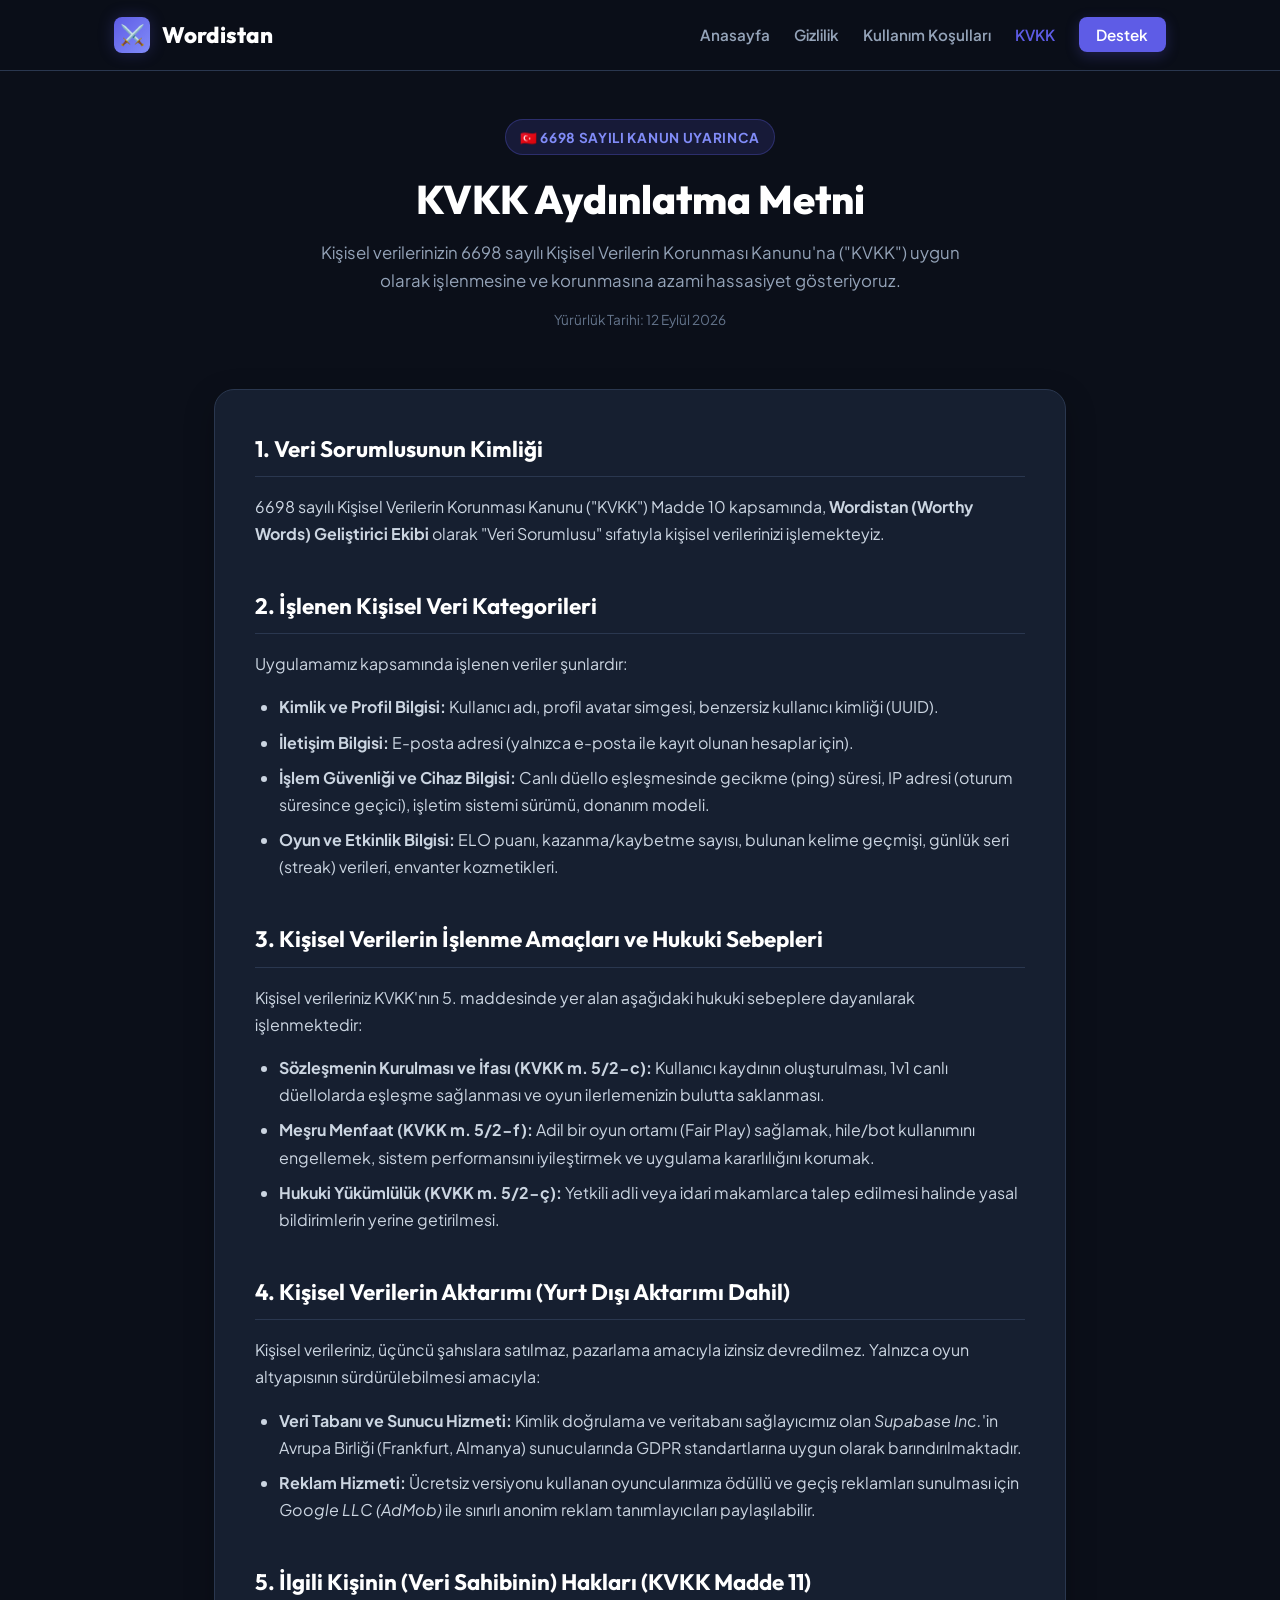
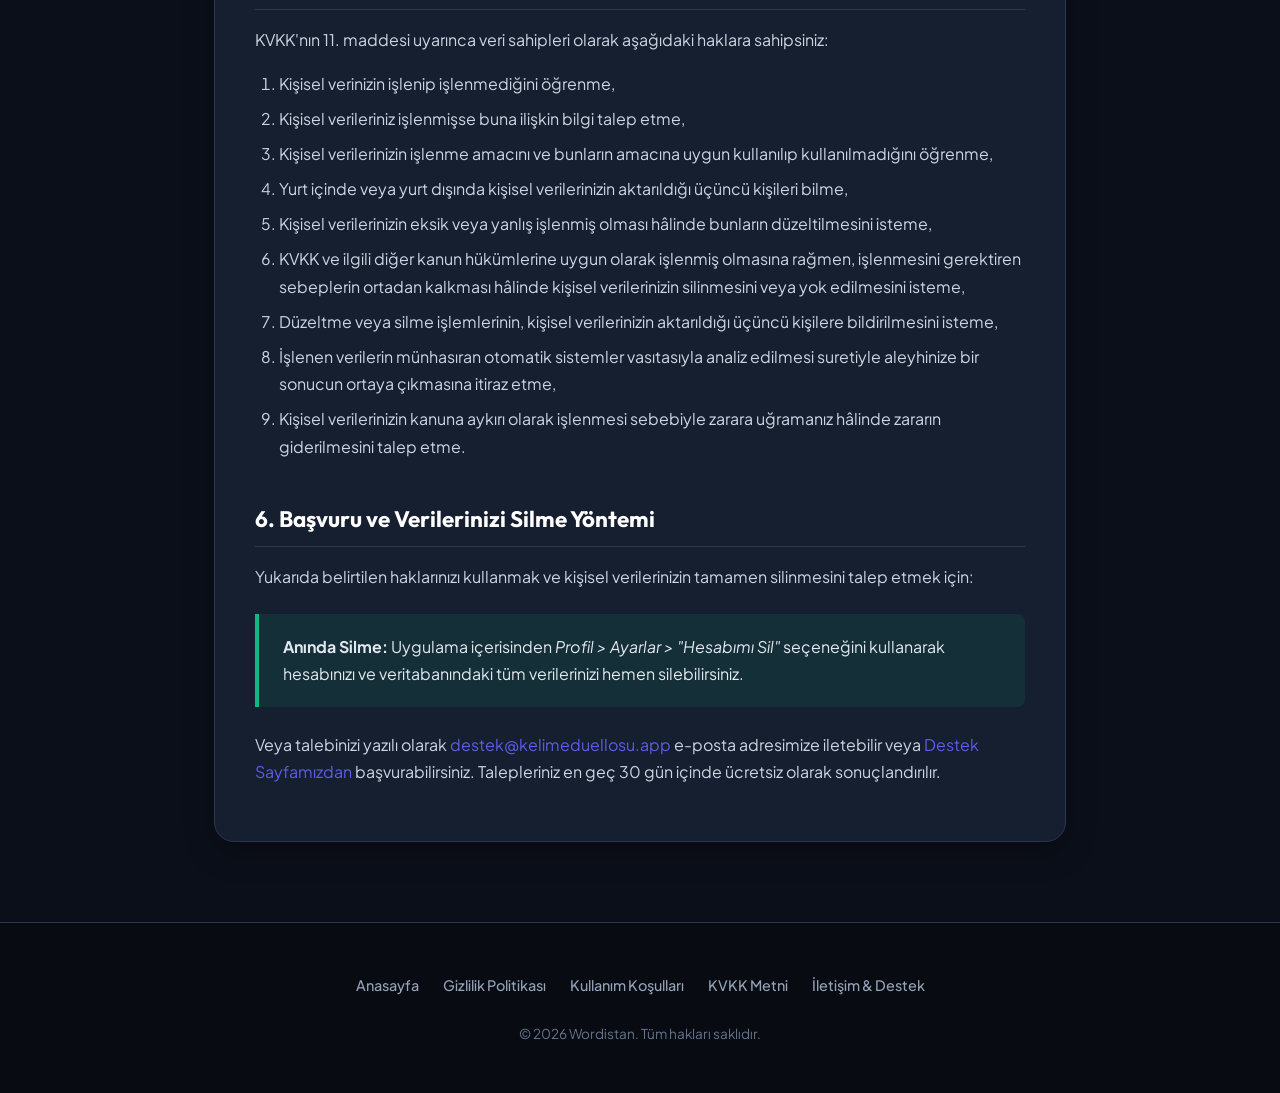
==== kvkk.html @ afd61465 "Add modern store-compliant legal pages (privacy, terms, kvkk, support) and landing page" ====
<!DOCTYPE html>
<html lang="tr">
<head>
  <meta charset="UTF-8">
  <meta name="viewport" content="width=device-width, initial-scale=1.0">
  <title>KVKK Aydınlatma Metni - Wordistan</title>
  <meta name="description" content="6698 Sayılı Kişisel Verilerin Korunması Kanunu Uyarınca Wordistan Aydınlatma Metni.">
  <link rel="preconnect" href="https://fonts.googleapis.com">
  <link rel="preconnect" href="https://fonts.gstatic.com" crossorigin>
  <link href="https://fonts.googleapis.com/css2?family=Outfit:wght@500;600;700;800;900&family=Plus+Jakarta+Sans:wght@400;500;600;700&display=swap" rel="stylesheet">
  <link rel="stylesheet" href="style.css">
</head>
<body>

  <!-- Navbar -->
  <nav class="navbar">
    <div class="nav-container">
      <a href="index.html" class="brand">
        <div class="brand-icon">⚔️</div>
        <span>Wordistan</span>
      </a>
      <ul class="nav-links">
        <li><a href="index.html">Anasayfa</a></li>
        <li><a href="privacy.html">Gizlilik</a></li>
        <li><a href="terms.html">Kullanım Koşulları</a></li>
        <li><a href="kvkk.html" class="active">KVKK</a></li>
        <li><a href="support.html" class="btn-nav">Destek</a></li>
      </ul>
    </div>
  </nav>

  <!-- Content Container -->
  <main class="container">
    <header class="doc-header">
      <div class="badge">🇹🇷 6698 Sayılı Kanun Uyarınca</div>
      <h1 class="doc-title">KVKK Aydınlatma Metni</h1>
      <p class="doc-subtitle">
        Kişisel verilerinizin 6698 sayılı Kişisel Verilerin Korunması Kanunu'na ("KVKK") uygun olarak işlenmesine ve korunmasına azami hassasiyet gösteriyoruz.
      </p>
      <span class="last-updated">Yürürlük Tarihi: 12 Eylül 2026</span>
    </header>

    <div class="legal-card">
      <section class="legal-section">
        <h2>1. Veri Sorumlusunun Kimliği</h2>
        <p>
          6698 sayılı Kişisel Verilerin Korunması Kanunu ("KVKK") Madde 10 kapsamında, <strong>Wordistan (Worthy Words) Geliştirici Ekibi</strong> olarak "Veri Sorumlusu" sıfatıyla kişisel verilerinizi işlemekteyiz.
        </p>
      </section>

      <section class="legal-section">
        <h2>2. İşlenen Kişisel Veri Kategorileri</h2>
        <p>Uygulamamız kapsamında işlenen veriler şunlardır:</p>
        <ul>
          <li><strong>Kimlik ve Profil Bilgisi:</strong> Kullanıcı adı, profil avatar simgesi, benzersiz kullanıcı kimliği (UUID).</li>
          <li><strong>İletişim Bilgisi:</strong> E-posta adresi (yalnızca e-posta ile kayıt olunan hesaplar için).</li>
          <li><strong>İşlem Güvenliği ve Cihaz Bilgisi:</strong> Canlı düello eşleşmesinde gecikme (ping) süresi, IP adresi (oturum süresince geçici), işletim sistemi sürümü, donanım modeli.</li>
          <li><strong>Oyun ve Etkinlik Bilgisi:</strong> ELO puanı, kazanma/kaybetme sayısı, bulunan kelime geçmişi, günlük seri (streak) verileri, envanter kozmetikleri.</li>
        </ul>
      </section>

      <section class="legal-section">
        <h2>3. Kişisel Verilerin İşlenme Amaçları ve Hukuki Sebepleri</h2>
        <p>Kişisel verileriniz KVKK'nın 5. maddesinde yer alan aşağıdaki hukuki sebeplere dayanılarak işlenmektedir:</p>
        <ul>
          <li><strong>Sözleşmenin Kurulması ve İfası (KVKK m. 5/2-c):</strong> Kullanıcı kaydının oluşturulması, 1v1 canlı düellolarda eşleşme sağlanması ve oyun ilerlemenizin bulutta saklanması.</li>
          <li><strong>Meşru Menfaat (KVKK m. 5/2-f):</strong> Adil bir oyun ortamı (Fair Play) sağlamak, hile/bot kullanımını engellemek, sistem performansını iyileştirmek ve uygulama kararlılığını korumak.</li>
          <li><strong>Hukuki Yükümlülük (KVKK m. 5/2-ç):</strong> Yetkili adli veya idari makamlarca talep edilmesi halinde yasal bildirimlerin yerine getirilmesi.</li>
        </ul>
      </section>

      <section class="legal-section">
        <h2>4. Kişisel Verilerin Aktarımı (Yurt Dışı Aktarımı Dahil)</h2>
        <p>
          Kişisel verileriniz, üçüncü şahıslara satılmaz, pazarlama amacıyla izinsiz devredilmez. Yalnızca oyun altyapısının sürdürülebilmesi amacıyla:
        </p>
        <ul>
          <li><strong>Veri Tabanı ve Sunucu Hizmeti:</strong> Kimlik doğrulama ve veritabanı sağlayıcımız olan <em>Supabase Inc.</em>'in Avrupa Birliği (Frankfurt, Almanya) sunucularında GDPR standartlarına uygun olarak barındırılmaktadır.</li>
          <li><strong>Reklam Hizmeti:</strong> Ücretsiz versiyonu kullanan oyuncularımıza ödüllü ve geçiş reklamları sunulması için <em>Google LLC (AdMob)</em> ile sınırlı anonim reklam tanımlayıcıları paylaşılabilir.</li>
        </ul>
      </section>

      <section class="legal-section">
        <h2>5. İlgili Kişinin (Veri Sahibinin) Hakları (KVKK Madde 11)</h2>
        <p>KVKK'nın 11. maddesi uyarınca veri sahipleri olarak aşağıdaki haklara sahipsiniz:</p>
        <ol>
          <li>Kişisel verinizin işlenip işlenmediğini öğrenme,</li>
          <li>Kişisel verileriniz işlenmişse buna ilişkin bilgi talep etme,</li>
          <li>Kişisel verilerinizin işlenme amacını ve bunların amacına uygun kullanılıp kullanılmadığını öğrenme,</li>
          <li>Yurt içinde veya yurt dışında kişisel verilerinizin aktarıldığı üçüncü kişileri bilme,</li>
          <li>Kişisel verilerinizin eksik veya yanlış işlenmiş olması hâlinde bunların düzeltilmesini isteme,</li>
          <li>KVKK ve ilgili diğer kanun hükümlerine uygun olarak işlenmiş olmasına rağmen, işlenmesini gerektiren sebeplerin ortadan kalkması hâlinde kişisel verilerinizin silinmesini veya yok edilmesini isteme,</li>
          <li>Düzeltme veya silme işlemlerinin, kişisel verilerinizin aktarıldığı üçüncü kişilere bildirilmesini isteme,</li>
          <li>İşlenen verilerin münhasıran otomatik sistemler vasıtasıyla analiz edilmesi suretiyle aleyhinize bir sonucun ortaya çıkmasına itiraz etme,</li>
          <li>Kişisel verilerinizin kanuna aykırı olarak işlenmesi sebebiyle zarara uğramanız hâlinde zararın giderilmesini talep etme.</li>
        </ol>
      </section>

      <section class="legal-section">
        <h2>6. Başvuru ve Verilerinizi Silme Yöntemi</h2>
        <p>
          Yukarıda belirtilen haklarınızı kullanmak ve kişisel verilerinizin tamamen silinmesini talep etmek için:
        </p>
        <div class="callout callout-success">
          <strong>Anında Silme:</strong> Uygulama içerisinden <em>Profil > Ayarlar > "Hesabımı Sil"</em> seçeneğini kullanarak hesabınızı ve veritabanındaki tüm verilerinizi hemen silebilirsiniz.
        </div>
        <p>
          Veya talebinizi yazılı olarak <a href="mailto:destek@kelimeduellosu.app">destek@kelimeduellosu.app</a> e-posta adresimize iletebilir veya <a href="support.html">Destek Sayfamızdan</a> başvurabilirsiniz. Talepleriniz en geç 30 gün içinde ücretsiz olarak sonuçlandırılır.
        </p>
      </section>
    </div>
  </main>

  <!-- Footer -->
  <footer class="footer">
    <div class="footer-container">
      <ul class="footer-links">
        <li><a href="index.html">Anasayfa</a></li>
        <li><a href="privacy.html">Gizlilik Politikası</a></li>
        <li><a href="terms.html">Kullanım Koşulları</a></li>
        <li><a href="kvkk.html">KVKK Metni</a></li>
        <li><a href="support.html">İletişim & Destek</a></li>
      </ul>
      <p class="copyright">© 2026 Wordistan. Tüm hakları saklıdır.</p>
    </div>
  </footer>

</body>
</html>
---- style.css ----
:root {
  --primary: #5e5ce6;
  --primary-hover: #4b48d6;
  --primary-glow: rgba(94, 92, 230, 0.25);
  --secondary: #ff9f0a;
  --bg-color: #0b0f19;
  --surface-color: #161f30;
  --surface-hover: #1e293b;
  --surface-border: #2a374f;
  --text-main: #f8fafc;
  --text-muted: #94a3b8;
  --text-dim: #64748b;
  --accent-green: #10b981;
  --accent-red: #ef4444;
  --radius-sm: 8px;
  --radius-md: 14px;
  --radius-lg: 20px;
  --font-sans: 'Plus Jakarta Sans', -apple-system, BlinkMacSystemFont, 'Segoe UI', Roboto, Helvetica, Arial, sans-serif;
  --font-heading: 'Outfit', var(--font-sans);
}

* {
  box-sizing: border-box;
  margin: 0;
  padding: 0;
}

body {
  background-color: var(--bg-color);
  color: var(--text-main);
  font-family: var(--font-sans);
  line-height: 1.7;
  font-size: 16px;
  -webkit-font-smoothing: antialiased;
  min-height: 100vh;
  display: flex;
  flex-direction: column;
}

a {
  color: var(--primary);
  text-decoration: none;
  transition: all 0.2s ease;
}

a:hover {
  color: #818cf8;
  text-decoration: underline;
}

/* ─── Navbar ─── */
.navbar {
  position: sticky;
  top: 0;
  z-index: 100;
  background: rgba(11, 15, 25, 0.85);
  backdrop-filter: blur(16px);
  -webkit-backdrop-filter: blur(16px);
  border-bottom: 1px solid var(--surface-border);
  padding: 1rem 0;
}

.nav-container {
  max-width: 1100px;
  margin: 0 auto;
  padding: 0 1.5rem;
  display: flex;
  align-items: center;
  justify-content: space-between;
}

.brand {
  display: flex;
  align-items: center;
  gap: 0.75rem;
  font-family: var(--font-heading);
  font-size: 1.4rem;
  font-weight: 800;
  color: #fff;
  text-decoration: none;
}

.brand:hover {
  text-decoration: none;
}

.brand-icon {
  width: 36px;
  height: 36px;
  border-radius: var(--radius-sm);
  background: linear-gradient(135deg, var(--primary), #818cf8);
  display: flex;
  align-items: center;
  justify-content: center;
  font-size: 1.25rem;
  box-shadow: 0 0 16px var(--primary-glow);
}

.nav-links {
  display: flex;
  align-items: center;
  gap: 1.5rem;
  list-style: none;
}

.nav-links a {
  color: var(--text-muted);
  font-size: 0.95rem;
  font-weight: 600;
}

.nav-links a:hover,
.nav-links a.active {
  color: #fff;
  text-decoration: none;
}

.nav-links a.active {
  color: var(--primary);
}

.btn-nav {
  padding: 0.5rem 1.1rem;
  border-radius: var(--radius-sm);
  background: var(--primary);
  color: #fff !important;
  font-weight: 700;
  box-shadow: 0 4px 14px var(--primary-glow);
}

.btn-nav:hover {
  background: var(--primary-hover);
  transform: translateY(-1px);
}

/* ─── Container ─── */
.container {
  max-width: 900px;
  margin: 0 auto;
  padding: 3rem 1.5rem;
  flex: 1;
}

.container-wide {
  max-width: 1100px;
  margin: 0 auto;
  padding: 4rem 1.5rem;
  flex: 1;
}

/* ─── Header & Badges ─── */
.doc-header {
  text-align: center;
  margin-bottom: 3.5rem;
}

.badge {
  display: inline-flex;
  align-items: center;
  gap: 0.5rem;
  padding: 0.35rem 0.85rem;
  background: rgba(94, 92, 230, 0.15);
  border: 1px solid rgba(94, 92, 230, 0.3);
  border-radius: 9999px;
  color: #818cf8;
  font-size: 0.85rem;
  font-weight: 700;
  text-transform: uppercase;
  letter-spacing: 0.05em;
  margin-bottom: 1.2rem;
}

.doc-title {
  font-family: var(--font-heading);
  font-size: 2.5rem;
  font-weight: 800;
  color: #fff;
  line-height: 1.2;
  margin-bottom: 1rem;
}

.doc-subtitle {
  color: var(--text-muted);
  font-size: 1.05rem;
  max-width: 650px;
  margin: 0 auto;
}

.last-updated {
  display: inline-block;
  margin-top: 0.8rem;
  font-size: 0.85rem;
  color: var(--text-dim);
}

/* ─── Legal Content Box ─── */
.legal-card {
  background: var(--surface-color);
  border: 1px solid var(--surface-border);
  border-radius: var(--radius-lg);
  padding: 2.5rem;
  box-shadow: 0 10px 30px rgba(0, 0, 0, 0.25);
  margin-bottom: 2rem;
}

.legal-section {
  margin-bottom: 2.5rem;
}

.legal-section:last-child {
  margin-bottom: 0;
}

.legal-section h2 {
  font-family: var(--font-heading);
  font-size: 1.4rem;
  font-weight: 700;
  color: #fff;
  margin-bottom: 1rem;
  padding-bottom: 0.5rem;
  border-bottom: 1px solid var(--surface-border);
  display: flex;
  align-items: center;
  gap: 0.5rem;
}

.legal-section h3 {
  font-size: 1.1rem;
  font-weight: 700;
  color: #cbd5e1;
  margin: 1.2rem 0 0.6rem;
}

.legal-section p {
  color: #cbd5e1;
  margin-bottom: 1rem;
}

.legal-section ul,
.legal-section ol {
  margin-left: 1.5rem;
  margin-bottom: 1.2rem;
  color: #cbd5e1;
}

.legal-section li {
  margin-bottom: 0.5rem;
}

.callout {
  background: rgba(94, 92, 230, 0.1);
  border-left: 4px solid var(--primary);
  border-radius: 0 var(--radius-sm) var(--radius-sm) 0;
  padding: 1.2rem 1.5rem;
  margin: 1.5rem 0;
  color: #e2e8f0;
}

.callout-warning {
  background: rgba(255, 159, 10, 0.1);
  border-left-color: var(--secondary);
}

.callout-success {
  background: rgba(16, 185, 129, 0.1);
  border-left-color: var(--accent-green);
}

/* ─── Hero Section (Index) ─── */
.hero {
  text-align: center;
  padding: 4rem 1rem 3rem;
}

.hero h1 {
  font-family: var(--font-heading);
  font-size: 3.5rem;
  font-weight: 900;
  letter-spacing: -0.02em;
  line-height: 1.15;
  margin-bottom: 1.5rem;
  background: linear-gradient(135deg, #fff 40%, #a5b4fc 100%);
  -webkit-background-clip: text;
  -webkit-text-fill-color: transparent;
}

.hero p {
  font-size: 1.25rem;
  color: var(--text-muted);
  max-width: 650px;
  margin: 0 auto 2.5rem;
}

.hero-actions {
  display: flex;
  justify-content: center;
  gap: 1rem;
  flex-wrap: wrap;
  margin-bottom: 3rem;
}

.btn-download {
  display: inline-flex;
  align-items: center;
  gap: 0.75rem;
  background: var(--surface-color);
  border: 1px solid var(--surface-border);
  padding: 0.8rem 1.5rem;
  border-radius: var(--radius-md);
  color: #fff;
  font-weight: 700;
  text-align: left;
  transition: all 0.2s;
}

.btn-download:hover {
  background: var(--surface-hover);
  border-color: var(--primary);
  transform: translateY(-2px);
  text-decoration: none;
}

.btn-download .btn-icon {
  font-size: 1.8rem;
}

.btn-download .btn-text-small {
  display: block;
  font-size: 0.75rem;
  color: var(--text-dim);
  font-weight: 500;
  text-transform: uppercase;
}

.btn-download .btn-text-large {
  display: block;
  font-size: 1.05rem;
  font-weight: 700;
}

/* ─── Feature Grid ─── */
.features-grid {
  display: grid;
  grid-template-columns: repeat(auto-fit, minmax(280px, 1fr));
  gap: 1.5rem;
  margin: 4rem 0;
}

.feature-card {
  background: var(--surface-color);
  border: 1px solid var(--surface-border);
  border-radius: var(--radius-md);
  padding: 2rem;
  transition: all 0.3s ease;
}

.feature-card:hover {
  border-color: var(--primary);
  transform: translateY(-4px);
  box-shadow: 0 12px 30px rgba(0, 0, 0, 0.3);
}

.feature-icon {
  width: 50px;
  height: 50px;
  border-radius: var(--radius-sm);
  background: rgba(94, 92, 230, 0.15);
  display: flex;
  align-items: center;
  justify-content: center;
  font-size: 1.8rem;
  margin-bottom: 1.2rem;
}

.feature-title {
  font-family: var(--font-heading);
  font-size: 1.25rem;
  font-weight: 700;
  color: #fff;
  margin-bottom: 0.6rem;
}

.feature-desc {
  color: var(--text-muted);
  font-size: 0.95rem;
}

/* ─── Footer ─── */
.footer {
  border-top: 1px solid var(--surface-border);
  background: #080b12;
  padding: 3rem 0;
  margin-top: auto;
}

.footer-container {
  max-width: 1100px;
  margin: 0 auto;
  padding: 0 1.5rem;
  display: flex;
  flex-direction: column;
  align-items: center;
  gap: 1.5rem;
  text-align: center;
}

.footer-links {
  display: flex;
  flex-wrap: wrap;
  justify-content: center;
  gap: 1.5rem;
  list-style: none;
}

.footer-links a {
  color: var(--text-muted);
  font-size: 0.9rem;
  font-weight: 500;
}

.footer-links a:hover {
  color: #fff;
}

.copyright {
  font-size: 0.85rem;
  color: var(--text-dim);
}

/* ─── Responsive ─── */
@media (max-width: 768px) {
  .hero h1 {
    font-size: 2.4rem;
  }
  .doc-title {
    font-size: 1.9rem;
  }
  .legal-card {
    padding: 1.5rem;
  }
  .nav-links {
    gap: 0.85rem;
    font-size: 0.85rem;
  }
}
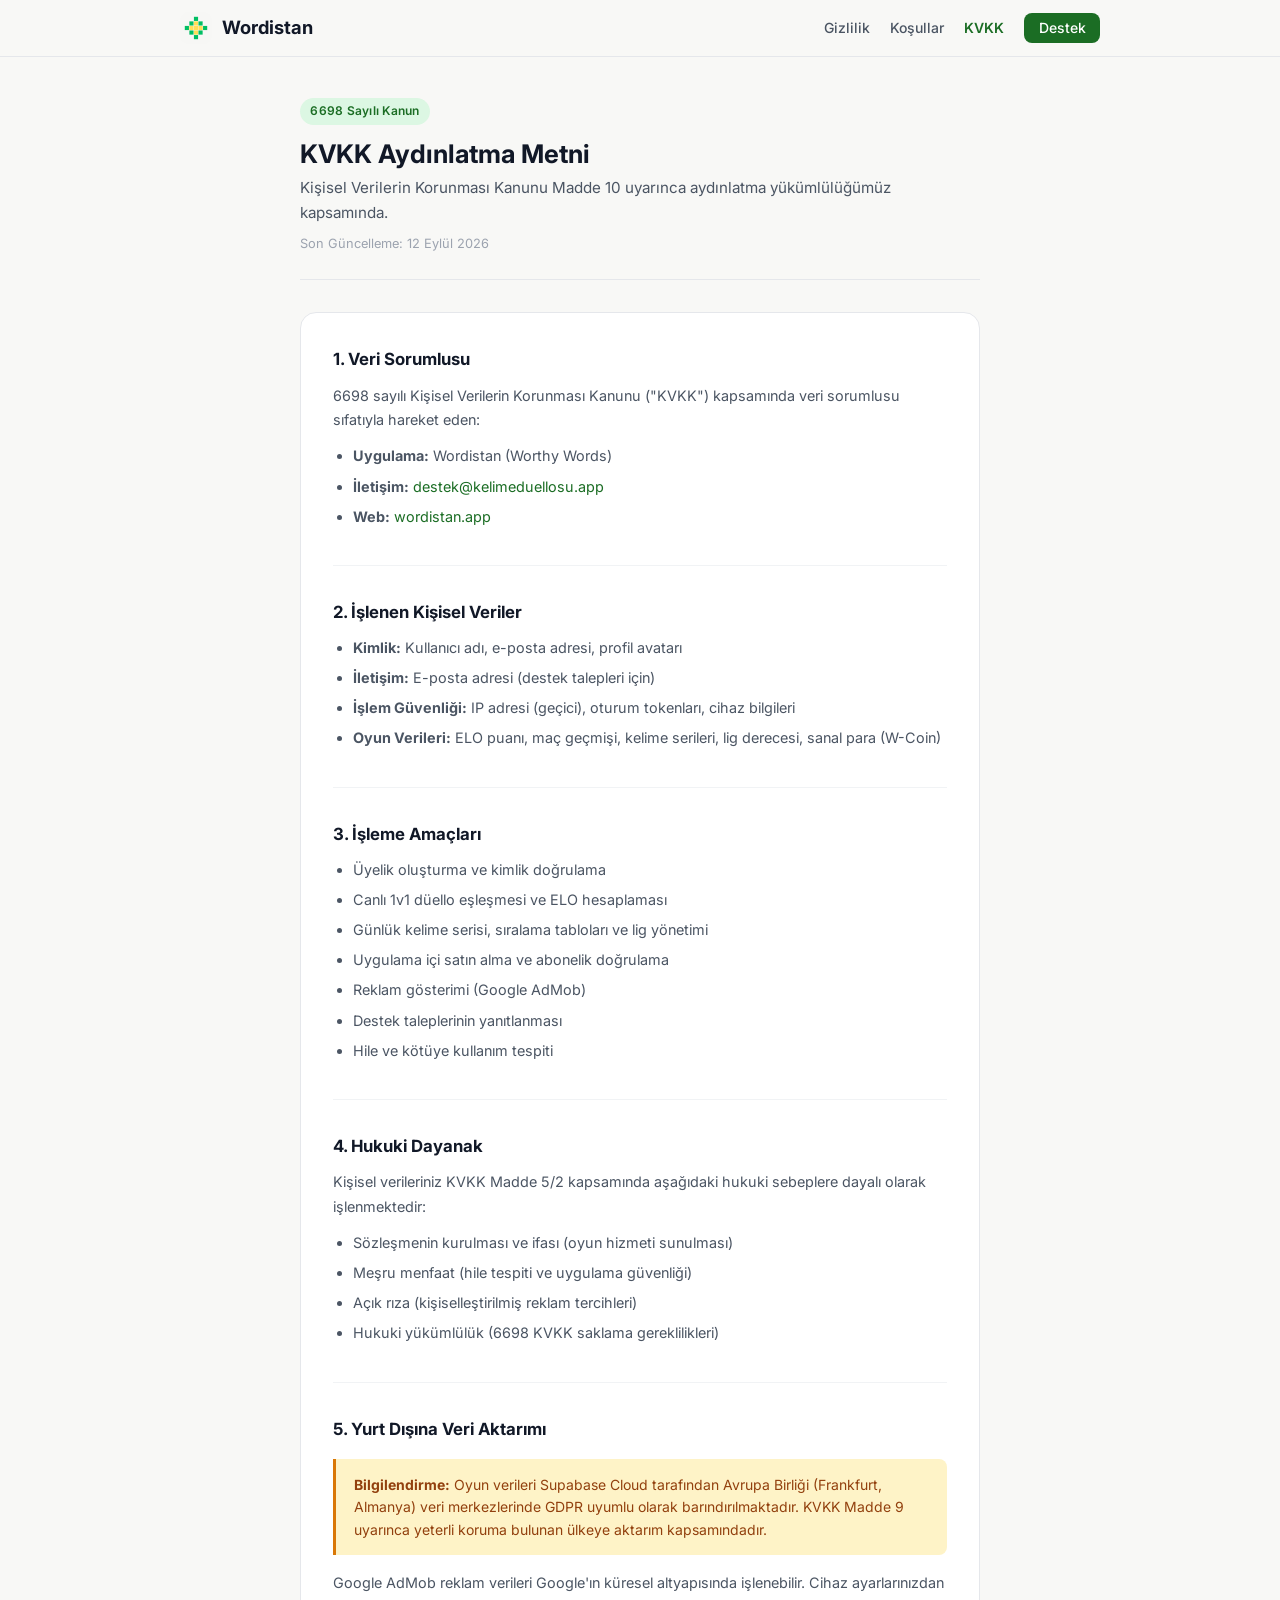
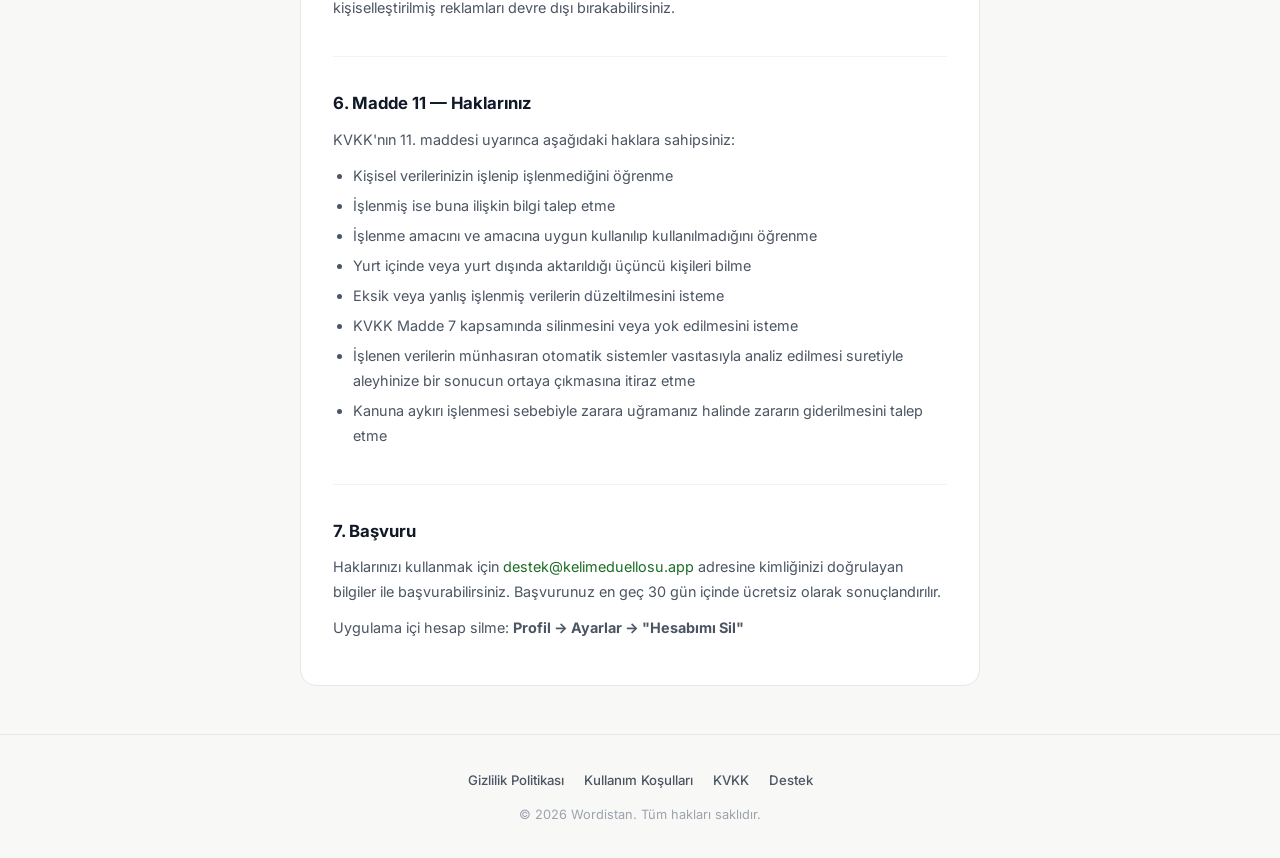
==== commit 7fb5ec22: "redesign: clean minimalist UI matching app theme (emerald/off-white)" ====
--- a/kvkk.html
+++ b/kvkk.html
@@ -3,123 +3,122 @@
 <head>
   <meta charset="UTF-8">
   <meta name="viewport" content="width=device-width, initial-scale=1.0">
-  <title>KVKK Aydınlatma Metni - Wordistan</title>
-  <meta name="description" content="6698 Sayılı Kişisel Verilerin Korunması Kanunu Uyarınca Wordistan Aydınlatma Metni.">
-  <link rel="preconnect" href="https://fonts.googleapis.com">
-  <link rel="preconnect" href="https://fonts.gstatic.com" crossorigin>
-  <link href="https://fonts.googleapis.com/css2?family=Outfit:wght@500;600;700;800;900&family=Plus+Jakarta+Sans:wght@400;500;600;700&display=swap" rel="stylesheet">
+  <title>KVKK Aydınlatma Metni — Wordistan</title>
+  <meta name="description" content="Wordistan 6698 Sayılı KVKK Aydınlatma Metni.">
+  <link rel="icon" type="image/png" href="assets/app-icon.png">
   <link rel="stylesheet" href="style.css">
 </head>
 <body>
 
-  <!-- Navbar -->
   <nav class="navbar">
     <div class="nav-container">
       <a href="index.html" class="brand">
-        <div class="brand-icon">⚔️</div>
+        <img src="assets/app-icon.png" alt="Wordistan" class="brand-icon">
         <span>Wordistan</span>
       </a>
+      <button class="nav-toggle" onclick="document.querySelector('.nav-links').classList.toggle('open')" aria-label="Menü">
+        <svg width="22" height="22" viewBox="0 0 24 24" fill="none" stroke="#111827" stroke-width="2"><path d="M3 12h18M3 6h18M3 18h18"/></svg>
+      </button>
       <ul class="nav-links">
-        <li><a href="index.html">Anasayfa</a></li>
         <li><a href="privacy.html">Gizlilik</a></li>
-        <li><a href="terms.html">Kullanım Koşulları</a></li>
+        <li><a href="terms.html">Koşullar</a></li>
         <li><a href="kvkk.html" class="active">KVKK</a></li>
         <li><a href="support.html" class="btn-nav">Destek</a></li>
       </ul>
     </div>
   </nav>
 
-  <!-- Content Container -->
   <main class="container">
     <header class="doc-header">
-      <div class="badge">🇹🇷 6698 Sayılı Kanun Uyarınca</div>
+      <span class="badge">6698 Sayılı Kanun</span>
       <h1 class="doc-title">KVKK Aydınlatma Metni</h1>
-      <p class="doc-subtitle">
-        Kişisel verilerinizin 6698 sayılı Kişisel Verilerin Korunması Kanunu'na ("KVKK") uygun olarak işlenmesine ve korunmasına azami hassasiyet gösteriyoruz.
-      </p>
-      <span class="last-updated">Yürürlük Tarihi: 12 Eylül 2026</span>
+      <p class="doc-subtitle">Kişisel Verilerin Korunması Kanunu Madde 10 uyarınca aydınlatma yükümlülüğümüz kapsamında.</p>
+      <span class="last-updated">Son Güncelleme: 12 Eylül 2026</span>
     </header>
 
     <div class="legal-card">
       <section class="legal-section">
-        <h2>1. Veri Sorumlusunun Kimliği</h2>
-        <p>
-          6698 sayılı Kişisel Verilerin Korunması Kanunu ("KVKK") Madde 10 kapsamında, <strong>Wordistan (Worthy Words) Geliştirici Ekibi</strong> olarak "Veri Sorumlusu" sıfatıyla kişisel verilerinizi işlemekteyiz.
-        </p>
-      </section>
-
-      <section class="legal-section">
-        <h2>2. İşlenen Kişisel Veri Kategorileri</h2>
-        <p>Uygulamamız kapsamında işlenen veriler şunlardır:</p>
+        <h2>1. Veri Sorumlusu</h2>
+        <p>6698 sayılı Kişisel Verilerin Korunması Kanunu ("KVKK") kapsamında veri sorumlusu sıfatıyla hareket eden:</p>
         <ul>
-          <li><strong>Kimlik ve Profil Bilgisi:</strong> Kullanıcı adı, profil avatar simgesi, benzersiz kullanıcı kimliği (UUID).</li>
-          <li><strong>İletişim Bilgisi:</strong> E-posta adresi (yalnızca e-posta ile kayıt olunan hesaplar için).</li>
-          <li><strong>İşlem Güvenliği ve Cihaz Bilgisi:</strong> Canlı düello eşleşmesinde gecikme (ping) süresi, IP adresi (oturum süresince geçici), işletim sistemi sürümü, donanım modeli.</li>
-          <li><strong>Oyun ve Etkinlik Bilgisi:</strong> ELO puanı, kazanma/kaybetme sayısı, bulunan kelime geçmişi, günlük seri (streak) verileri, envanter kozmetikleri.</li>
+          <li><strong>Uygulama:</strong> Wordistan (Worthy Words)</li>
+          <li><strong>İletişim:</strong> <a href="mailto:destek@kelimeduellosu.app">destek@kelimeduellosu.app</a></li>
+          <li><strong>Web:</strong> <a href="https://wordistan.app">wordistan.app</a></li>
         </ul>
       </section>
 
       <section class="legal-section">
-        <h2>3. Kişisel Verilerin İşlenme Amaçları ve Hukuki Sebepleri</h2>
-        <p>Kişisel verileriniz KVKK'nın 5. maddesinde yer alan aşağıdaki hukuki sebeplere dayanılarak işlenmektedir:</p>
+        <h2>2. İşlenen Kişisel Veriler</h2>
         <ul>
-          <li><strong>Sözleşmenin Kurulması ve İfası (KVKK m. 5/2-c):</strong> Kullanıcı kaydının oluşturulması, 1v1 canlı düellolarda eşleşme sağlanması ve oyun ilerlemenizin bulutta saklanması.</li>
-          <li><strong>Meşru Menfaat (KVKK m. 5/2-f):</strong> Adil bir oyun ortamı (Fair Play) sağlamak, hile/bot kullanımını engellemek, sistem performansını iyileştirmek ve uygulama kararlılığını korumak.</li>
-          <li><strong>Hukuki Yükümlülük (KVKK m. 5/2-ç):</strong> Yetkili adli veya idari makamlarca talep edilmesi halinde yasal bildirimlerin yerine getirilmesi.</li>
+          <li><strong>Kimlik:</strong> Kullanıcı adı, e-posta adresi, profil avatarı</li>
+          <li><strong>İletişim:</strong> E-posta adresi (destek talepleri için)</li>
+          <li><strong>İşlem Güvenliği:</strong> IP adresi (geçici), oturum tokenları, cihaz bilgileri</li>
+          <li><strong>Oyun Verileri:</strong> ELO puanı, maç geçmişi, kelime serileri, lig derecesi, sanal para (W-Coin)</li>
         </ul>
       </section>
 
       <section class="legal-section">
-        <h2>4. Kişisel Verilerin Aktarımı (Yurt Dışı Aktarımı Dahil)</h2>
-        <p>
-          Kişisel verileriniz, üçüncü şahıslara satılmaz, pazarlama amacıyla izinsiz devredilmez. Yalnızca oyun altyapısının sürdürülebilmesi amacıyla:
-        </p>
+        <h2>3. İşleme Amaçları</h2>
         <ul>
-          <li><strong>Veri Tabanı ve Sunucu Hizmeti:</strong> Kimlik doğrulama ve veritabanı sağlayıcımız olan <em>Supabase Inc.</em>'in Avrupa Birliği (Frankfurt, Almanya) sunucularında GDPR standartlarına uygun olarak barındırılmaktadır.</li>
-          <li><strong>Reklam Hizmeti:</strong> Ücretsiz versiyonu kullanan oyuncularımıza ödüllü ve geçiş reklamları sunulması için <em>Google LLC (AdMob)</em> ile sınırlı anonim reklam tanımlayıcıları paylaşılabilir.</li>
+          <li>Üyelik oluşturma ve kimlik doğrulama</li>
+          <li>Canlı 1v1 düello eşleşmesi ve ELO hesaplaması</li>
+          <li>Günlük kelime serisi, sıralama tabloları ve lig yönetimi</li>
+          <li>Uygulama içi satın alma ve abonelik doğrulama</li>
+          <li>Reklam gösterimi (Google AdMob)</li>
+          <li>Destek taleplerinin yanıtlanması</li>
+          <li>Hile ve kötüye kullanım tespiti</li>
         </ul>
       </section>
 
       <section class="legal-section">
-        <h2>5. İlgili Kişinin (Veri Sahibinin) Hakları (KVKK Madde 11)</h2>
-        <p>KVKK'nın 11. maddesi uyarınca veri sahipleri olarak aşağıdaki haklara sahipsiniz:</p>
-        <ol>
-          <li>Kişisel verinizin işlenip işlenmediğini öğrenme,</li>
-          <li>Kişisel verileriniz işlenmişse buna ilişkin bilgi talep etme,</li>
-          <li>Kişisel verilerinizin işlenme amacını ve bunların amacına uygun kullanılıp kullanılmadığını öğrenme,</li>
-          <li>Yurt içinde veya yurt dışında kişisel verilerinizin aktarıldığı üçüncü kişileri bilme,</li>
-          <li>Kişisel verilerinizin eksik veya yanlış işlenmiş olması hâlinde bunların düzeltilmesini isteme,</li>
-          <li>KVKK ve ilgili diğer kanun hükümlerine uygun olarak işlenmiş olmasına rağmen, işlenmesini gerektiren sebeplerin ortadan kalkması hâlinde kişisel verilerinizin silinmesini veya yok edilmesini isteme,</li>
-          <li>Düzeltme veya silme işlemlerinin, kişisel verilerinizin aktarıldığı üçüncü kişilere bildirilmesini isteme,</li>
-          <li>İşlenen verilerin münhasıran otomatik sistemler vasıtasıyla analiz edilmesi suretiyle aleyhinize bir sonucun ortaya çıkmasına itiraz etme,</li>
-          <li>Kişisel verilerinizin kanuna aykırı olarak işlenmesi sebebiyle zarara uğramanız hâlinde zararın giderilmesini talep etme.</li>
-        </ol>
+        <h2>4. Hukuki Dayanak</h2>
+        <p>Kişisel verileriniz KVKK Madde 5/2 kapsamında aşağıdaki hukuki sebeplere dayalı olarak işlenmektedir:</p>
+        <ul>
+          <li>Sözleşmenin kurulması ve ifası (oyun hizmeti sunulması)</li>
+          <li>Meşru menfaat (hile tespiti ve uygulama güvenliği)</li>
+          <li>Açık rıza (kişiselleştirilmiş reklam tercihleri)</li>
+          <li>Hukuki yükümlülük (6698 KVKK saklama gereklilikleri)</li>
+        </ul>
       </section>
 
       <section class="legal-section">
-        <h2>6. Başvuru ve Verilerinizi Silme Yöntemi</h2>
-        <p>
-          Yukarıda belirtilen haklarınızı kullanmak ve kişisel verilerinizin tamamen silinmesini talep etmek için:
-        </p>
-        <div class="callout callout-success">
-          <strong>Anında Silme:</strong> Uygulama içerisinden <em>Profil > Ayarlar > "Hesabımı Sil"</em> seçeneğini kullanarak hesabınızı ve veritabanındaki tüm verilerinizi hemen silebilirsiniz.
+        <h2>5. Yurt Dışına Veri Aktarımı</h2>
+        <div class="callout callout-warning">
+          <strong>Bilgilendirme:</strong> Oyun verileri Supabase Cloud tarafından Avrupa Birliği (Frankfurt, Almanya) veri merkezlerinde GDPR uyumlu olarak barındırılmaktadır. KVKK Madde 9 uyarınca yeterli koruma bulunan ülkeye aktarım kapsamındadır.
         </div>
-        <p>
-          Veya talebinizi yazılı olarak <a href="mailto:destek@kelimeduellosu.app">destek@kelimeduellosu.app</a> e-posta adresimize iletebilir veya <a href="support.html">Destek Sayfamızdan</a> başvurabilirsiniz. Talepleriniz en geç 30 gün içinde ücretsiz olarak sonuçlandırılır.
-        </p>
+        <p>Google AdMob reklam verileri Google'ın küresel altyapısında işlenebilir. Cihaz ayarlarınızdan kişiselleştirilmiş reklamları devre dışı bırakabilirsiniz.</p>
+      </section>
+
+      <section class="legal-section">
+        <h2>6. Madde 11 — Haklarınız</h2>
+        <p>KVKK'nın 11. maddesi uyarınca aşağıdaki haklara sahipsiniz:</p>
+        <ul>
+          <li>Kişisel verilerinizin işlenip işlenmediğini öğrenme</li>
+          <li>İşlenmiş ise buna ilişkin bilgi talep etme</li>
+          <li>İşlenme amacını ve amacına uygun kullanılıp kullanılmadığını öğrenme</li>
+          <li>Yurt içinde veya yurt dışında aktarıldığı üçüncü kişileri bilme</li>
+          <li>Eksik veya yanlış işlenmiş verilerin düzeltilmesini isteme</li>
+          <li>KVKK Madde 7 kapsamında silinmesini veya yok edilmesini isteme</li>
+          <li>İşlenen verilerin münhasıran otomatik sistemler vasıtasıyla analiz edilmesi suretiyle aleyhinize bir sonucun ortaya çıkmasına itiraz etme</li>
+          <li>Kanuna aykırı işlenmesi sebebiyle zarara uğramanız halinde zararın giderilmesini talep etme</li>
+        </ul>
+      </section>
+
+      <section class="legal-section">
+        <h2>7. Başvuru</h2>
+        <p>Haklarınızı kullanmak için <a href="mailto:destek@kelimeduellosu.app">destek@kelimeduellosu.app</a> adresine kimliğinizi doğrulayan bilgiler ile başvurabilirsiniz. Başvurunuz en geç 30 gün içinde ücretsiz olarak sonuçlandırılır.</p>
+        <p>Uygulama içi hesap silme: <strong>Profil → Ayarlar → "Hesabımı Sil"</strong></p>
       </section>
     </div>
   </main>
 
-  <!-- Footer -->
   <footer class="footer">
     <div class="footer-container">
       <ul class="footer-links">
-        <li><a href="index.html">Anasayfa</a></li>
         <li><a href="privacy.html">Gizlilik Politikası</a></li>
         <li><a href="terms.html">Kullanım Koşulları</a></li>
-        <li><a href="kvkk.html">KVKK Metni</a></li>
-        <li><a href="support.html">İletişim & Destek</a></li>
+        <li><a href="kvkk.html">KVKK</a></li>
+        <li><a href="support.html">Destek</a></li>
       </ul>
       <p class="copyright">© 2026 Wordistan. Tüm hakları saklıdır.</p>
     </div>
--- a/style.css
+++ b/style.css
@@ -1,36 +1,52 @@
+/* ─── Wordistan Design System ───
+   App palette: 60/30/10 rule
+   60% warm off-white surfaces
+   30% deep emerald green brand
+   10% warm amber accent
+   ─────────────────────────────── */
+
+@import url('https://fonts.googleapis.com/css2?family=Inter:wght@400;500;600;700&display=swap');
+
 :root {
-  --primary: #5e5ce6;
-  --primary-hover: #4b48d6;
-  --primary-glow: rgba(94, 92, 230, 0.25);
-  --secondary: #ff9f0a;
-  --bg-color: #0b0f19;
-  --surface-color: #161f30;
-  --surface-hover: #1e293b;
-  --surface-border: #2a374f;
-  --text-main: #f8fafc;
-  --text-muted: #94a3b8;
-  --text-dim: #64748b;
-  --accent-green: #10b981;
-  --accent-red: #ef4444;
+  --bg: #F8F8F6;
+  --surface: #FFFFFF;
+  --surface-dim: #F1F3F5;
+  --border: #E5E7EB;
+  --border-strong: #D1D5DB;
+
+  --text: #111827;
+  --text-secondary: #4B5563;
+  --text-muted: #9CA3AF;
+
+  --primary: #1B6D24;
+  --primary-dark: #14532D;
+  --primary-light: #DCF7E3;
+  --primary-hover: #166534;
+
+  --accent: #E65100;
+  --accent-light: #FFF3E0;
+
+  --amber: #D97706;
+  --amber-light: #FEF3C7;
+
+  --radius: 12px;
   --radius-sm: 8px;
-  --radius-md: 14px;
-  --radius-lg: 20px;
-  --font-sans: 'Plus Jakarta Sans', -apple-system, BlinkMacSystemFont, 'Segoe UI', Roboto, Helvetica, Arial, sans-serif;
-  --font-heading: 'Outfit', var(--font-sans);
-}
-
-* {
-  box-sizing: border-box;
-  margin: 0;
-  padding: 0;
-}
+  --radius-lg: 16px;
+  --font: 'Inter', -apple-system, BlinkMacSystemFont, 'Segoe UI', Roboto, sans-serif;
+  --max-w: 720px;
+  --max-w-wide: 960px;
+}
+
+* { box-sizing: border-box; margin: 0; padding: 0; }
+
+html { scroll-behavior: smooth; }
 
 body {
-  background-color: var(--bg-color);
-  color: var(--text-main);
-  font-family: var(--font-sans);
+  background: var(--bg);
+  color: var(--text);
+  font-family: var(--font);
+  font-size: 15px;
   line-height: 1.7;
-  font-size: 16px;
   -webkit-font-smoothing: antialiased;
   min-height: 100vh;
   display: flex;
@@ -40,30 +56,25 @@
 a {
   color: var(--primary);
   text-decoration: none;
-  transition: all 0.2s ease;
-}
-
-a:hover {
-  color: #818cf8;
-  text-decoration: underline;
-}
-
-/* ─── Navbar ─── */
+  transition: color 0.15s;
+}
+a:hover { color: var(--primary-dark); text-decoration: underline; }
+
+/* ─── Header / Navbar ─── */
 .navbar {
   position: sticky;
   top: 0;
   z-index: 100;
-  background: rgba(11, 15, 25, 0.85);
-  backdrop-filter: blur(16px);
-  -webkit-backdrop-filter: blur(16px);
-  border-bottom: 1px solid var(--surface-border);
-  padding: 1rem 0;
+  background: rgba(248, 248, 246, 0.92);
+  backdrop-filter: blur(12px);
+  -webkit-backdrop-filter: blur(12px);
+  border-bottom: 1px solid var(--border);
 }
 
 .nav-container {
-  max-width: 1100px;
+  max-width: var(--max-w-wide);
   margin: 0 auto;
-  padding: 0 1.5rem;
+  padding: 0.75rem 1.25rem;
   display: flex;
   align-items: center;
   justify-content: space-between;
@@ -72,335 +83,361 @@
 .brand {
   display: flex;
   align-items: center;
-  gap: 0.75rem;
-  font-family: var(--font-heading);
-  font-size: 1.4rem;
-  font-weight: 800;
-  color: #fff;
+  gap: 0.6rem;
+  font-weight: 700;
+  font-size: 1.15rem;
+  color: var(--text);
   text-decoration: none;
 }
-
-.brand:hover {
-  text-decoration: none;
-}
+.brand:hover { text-decoration: none; }
 
 .brand-icon {
-  width: 36px;
-  height: 36px;
+  width: 32px;
+  height: 32px;
   border-radius: var(--radius-sm);
-  background: linear-gradient(135deg, var(--primary), #818cf8);
-  display: flex;
-  align-items: center;
-  justify-content: center;
-  font-size: 1.25rem;
-  box-shadow: 0 0 16px var(--primary-glow);
+  object-fit: cover;
 }
 
 .nav-links {
   display: flex;
   align-items: center;
-  gap: 1.5rem;
+  gap: 1.25rem;
   list-style: none;
 }
-
 .nav-links a {
-  color: var(--text-muted);
-  font-size: 0.95rem;
-  font-weight: 600;
-}
-
+  color: var(--text-secondary);
+  font-size: 0.875rem;
+  font-weight: 500;
+  transition: color 0.15s;
+}
 .nav-links a:hover,
 .nav-links a.active {
-  color: #fff;
+  color: var(--text);
   text-decoration: none;
 }
-
 .nav-links a.active {
   color: var(--primary);
+  font-weight: 600;
 }
 
 .btn-nav {
-  padding: 0.5rem 1.1rem;
+  padding: 0.4rem 0.9rem;
   border-radius: var(--radius-sm);
   background: var(--primary);
   color: #fff !important;
-  font-weight: 700;
-  box-shadow: 0 4px 14px var(--primary-glow);
-}
-
+  font-weight: 600;
+  font-size: 0.85rem;
+}
 .btn-nav:hover {
   background: var(--primary-hover);
-  transform: translateY(-1px);
+  color: #fff !important;
+  text-decoration: none;
+}
+
+/* ─── Mobile Nav ─── */
+.nav-toggle {
+  display: none;
+  background: none;
+  border: none;
+  cursor: pointer;
+  padding: 0.25rem;
+}
+.nav-toggle svg { display: block; }
+
+@media (max-width: 640px) {
+  .nav-toggle { display: block; }
+  .nav-links {
+    display: none;
+    position: absolute;
+    top: 100%;
+    left: 0;
+    right: 0;
+    background: var(--surface);
+    border-bottom: 1px solid var(--border);
+    flex-direction: column;
+    padding: 1rem 1.25rem;
+    gap: 0.75rem;
+  }
+  .nav-links.open { display: flex; }
 }
 
 /* ─── Container ─── */
 .container {
-  max-width: 900px;
+  max-width: var(--max-w);
   margin: 0 auto;
-  padding: 3rem 1.5rem;
+  padding: 2.5rem 1.25rem 3rem;
   flex: 1;
 }
-
 .container-wide {
-  max-width: 1100px;
+  max-width: var(--max-w-wide);
   margin: 0 auto;
-  padding: 4rem 1.5rem;
+  padding: 2.5rem 1.25rem 3rem;
   flex: 1;
 }
 
-/* ─── Header & Badges ─── */
+/* ─── Document Header ─── */
 .doc-header {
-  text-align: center;
-  margin-bottom: 3.5rem;
-}
-
-.badge {
-  display: inline-flex;
-  align-items: center;
-  gap: 0.5rem;
-  padding: 0.35rem 0.85rem;
-  background: rgba(94, 92, 230, 0.15);
-  border: 1px solid rgba(94, 92, 230, 0.3);
+  margin-bottom: 2rem;
+  padding-bottom: 1.5rem;
+  border-bottom: 1px solid var(--border);
+}
+
+.doc-header .badge {
+  display: inline-block;
+  padding: 0.2rem 0.65rem;
+  background: var(--primary-light);
+  color: var(--primary);
+  font-size: 0.75rem;
+  font-weight: 600;
   border-radius: 9999px;
-  color: #818cf8;
-  font-size: 0.85rem;
-  font-weight: 700;
-  text-transform: uppercase;
-  letter-spacing: 0.05em;
-  margin-bottom: 1.2rem;
+  letter-spacing: 0.02em;
+  margin-bottom: 0.75rem;
 }
 
 .doc-title {
-  font-family: var(--font-heading);
-  font-size: 2.5rem;
-  font-weight: 800;
-  color: #fff;
-  line-height: 1.2;
-  margin-bottom: 1rem;
+  font-size: 1.6rem;
+  font-weight: 700;
+  color: var(--text);
+  line-height: 1.3;
+  margin-bottom: 0.4rem;
 }
 
 .doc-subtitle {
-  color: var(--text-muted);
-  font-size: 1.05rem;
-  max-width: 650px;
-  margin: 0 auto;
+  color: var(--text-secondary);
+  font-size: 0.95rem;
+  line-height: 1.6;
 }
 
 .last-updated {
   display: inline-block;
-  margin-top: 0.8rem;
-  font-size: 0.85rem;
-  color: var(--text-dim);
-}
-
-/* ─── Legal Content Box ─── */
+  margin-top: 0.5rem;
+  font-size: 0.8rem;
+  color: var(--text-muted);
+}
+
+/* ─── Legal Content ─── */
 .legal-card {
-  background: var(--surface-color);
-  border: 1px solid var(--surface-border);
+  background: var(--surface);
+  border: 1px solid var(--border);
   border-radius: var(--radius-lg);
-  padding: 2.5rem;
-  box-shadow: 0 10px 30px rgba(0, 0, 0, 0.25);
+  padding: 2rem;
+}
+
+.legal-section {
   margin-bottom: 2rem;
-}
-
-.legal-section {
-  margin-bottom: 2.5rem;
-}
-
+  padding-bottom: 1.5rem;
+  border-bottom: 1px solid var(--surface-dim);
+}
 .legal-section:last-child {
   margin-bottom: 0;
+  padding-bottom: 0;
+  border-bottom: none;
 }
 
 .legal-section h2 {
-  font-family: var(--font-heading);
-  font-size: 1.4rem;
-  font-weight: 700;
-  color: #fff;
-  margin-bottom: 1rem;
-  padding-bottom: 0.5rem;
-  border-bottom: 1px solid var(--surface-border);
-  display: flex;
-  align-items: center;
-  gap: 0.5rem;
+  font-size: 1.05rem;
+  font-weight: 700;
+  color: var(--text);
+  margin-bottom: 0.6rem;
 }
 
 .legal-section h3 {
-  font-size: 1.1rem;
-  font-weight: 700;
-  color: #cbd5e1;
-  margin: 1.2rem 0 0.6rem;
+  font-size: 0.95rem;
+  font-weight: 600;
+  color: var(--text);
+  margin: 1rem 0 0.4rem;
 }
 
 .legal-section p {
-  color: #cbd5e1;
-  margin-bottom: 1rem;
+  color: var(--text-secondary);
+  margin-bottom: 0.75rem;
+  font-size: 0.9rem;
+  line-height: 1.7;
 }
 
 .legal-section ul,
 .legal-section ol {
-  margin-left: 1.5rem;
-  margin-bottom: 1.2rem;
-  color: #cbd5e1;
-}
-
-.legal-section li {
-  margin-bottom: 0.5rem;
-}
+  margin-left: 1.25rem;
+  margin-bottom: 0.75rem;
+  color: var(--text-secondary);
+  font-size: 0.9rem;
+}
+.legal-section li { margin-bottom: 0.35rem; }
 
 .callout {
-  background: rgba(94, 92, 230, 0.1);
-  border-left: 4px solid var(--primary);
+  background: var(--primary-light);
+  border-left: 3px solid var(--primary);
   border-radius: 0 var(--radius-sm) var(--radius-sm) 0;
-  padding: 1.2rem 1.5rem;
-  margin: 1.5rem 0;
-  color: #e2e8f0;
-}
-
+  padding: 0.9rem 1.1rem;
+  margin: 1rem 0;
+  color: var(--primary-dark);
+  font-size: 0.875rem;
+  line-height: 1.6;
+}
 .callout-warning {
-  background: rgba(255, 159, 10, 0.1);
-  border-left-color: var(--secondary);
-}
-
+  background: var(--amber-light);
+  border-left-color: var(--amber);
+  color: #92400E;
+}
 .callout-success {
-  background: rgba(16, 185, 129, 0.1);
-  border-left-color: var(--accent-green);
-}
-
-/* ─── Hero Section (Index) ─── */
+  background: #F0FDF4;
+  border-left-color: #16A34A;
+  color: #15803D;
+}
+
+/* ─── Hero ─── */
 .hero {
   text-align: center;
-  padding: 4rem 1rem 3rem;
+  padding: 3.5rem 1rem 2rem;
+}
+
+.hero-icon {
+  width: 80px;
+  height: 80px;
+  border-radius: 20px;
+  margin: 0 auto 1.25rem;
+  display: block;
 }
 
 .hero h1 {
-  font-family: var(--font-heading);
-  font-size: 3.5rem;
-  font-weight: 900;
-  letter-spacing: -0.02em;
-  line-height: 1.15;
-  margin-bottom: 1.5rem;
-  background: linear-gradient(135deg, #fff 40%, #a5b4fc 100%);
-  -webkit-background-clip: text;
-  -webkit-text-fill-color: transparent;
+  font-size: 2rem;
+  font-weight: 700;
+  color: var(--text);
+  line-height: 1.25;
+  margin-bottom: 0.75rem;
 }
 
 .hero p {
-  font-size: 1.25rem;
-  color: var(--text-muted);
-  max-width: 650px;
-  margin: 0 auto 2.5rem;
+  font-size: 1rem;
+  color: var(--text-secondary);
+  max-width: 520px;
+  margin: 0 auto 2rem;
+  line-height: 1.65;
 }
 
 .hero-actions {
   display: flex;
   justify-content: center;
-  gap: 1rem;
+  gap: 0.75rem;
   flex-wrap: wrap;
-  margin-bottom: 3rem;
-}
-
-.btn-download {
+}
+
+.btn-store {
   display: inline-flex;
   align-items: center;
-  gap: 0.75rem;
-  background: var(--surface-color);
-  border: 1px solid var(--surface-border);
-  padding: 0.8rem 1.5rem;
-  border-radius: var(--radius-md);
+  gap: 0.5rem;
+  background: var(--text);
   color: #fff;
-  font-weight: 700;
-  text-align: left;
-  transition: all 0.2s;
-}
-
-.btn-download:hover {
-  background: var(--surface-hover);
-  border-color: var(--primary);
-  transform: translateY(-2px);
+  padding: 0.6rem 1.25rem;
+  border-radius: var(--radius);
+  font-weight: 600;
+  font-size: 0.85rem;
+  transition: background 0.15s, transform 0.15s;
+}
+.btn-store:hover {
+  background: #374151;
+  transform: translateY(-1px);
   text-decoration: none;
-}
-
-.btn-download .btn-icon {
-  font-size: 1.8rem;
-}
-
-.btn-download .btn-text-small {
-  display: block;
-  font-size: 0.75rem;
-  color: var(--text-dim);
-  font-weight: 500;
-  text-transform: uppercase;
-}
-
-.btn-download .btn-text-large {
-  display: block;
-  font-size: 1.05rem;
-  font-weight: 700;
-}
-
-/* ─── Feature Grid ─── */
+  color: #fff;
+}
+.btn-store svg {
+  width: 20px;
+  height: 20px;
+  fill: currentColor;
+  flex-shrink: 0;
+}
+
+/* ─── Features ─── */
 .features-grid {
   display: grid;
-  grid-template-columns: repeat(auto-fit, minmax(280px, 1fr));
-  gap: 1.5rem;
-  margin: 4rem 0;
+  grid-template-columns: repeat(auto-fit, minmax(260px, 1fr));
+  gap: 1rem;
+  margin: 2.5rem 0;
 }
 
 .feature-card {
-  background: var(--surface-color);
-  border: 1px solid var(--surface-border);
-  border-radius: var(--radius-md);
-  padding: 2rem;
-  transition: all 0.3s ease;
-}
-
+  background: var(--surface);
+  border: 1px solid var(--border);
+  border-radius: var(--radius);
+  padding: 1.5rem;
+  transition: border-color 0.2s;
+}
 .feature-card:hover {
-  border-color: var(--primary);
-  transform: translateY(-4px);
-  box-shadow: 0 12px 30px rgba(0, 0, 0, 0.3);
+  border-color: var(--border-strong);
 }
 
 .feature-icon {
-  width: 50px;
-  height: 50px;
+  width: 40px;
+  height: 40px;
   border-radius: var(--radius-sm);
-  background: rgba(94, 92, 230, 0.15);
   display: flex;
   align-items: center;
   justify-content: center;
-  font-size: 1.8rem;
-  margin-bottom: 1.2rem;
-}
+  font-size: 1.25rem;
+  margin-bottom: 0.75rem;
+}
+.feature-icon.green { background: var(--primary-light); }
+.feature-icon.amber { background: var(--amber-light); }
+.feature-icon.accent { background: var(--accent-light); }
 
 .feature-title {
-  font-family: var(--font-heading);
-  font-size: 1.25rem;
-  font-weight: 700;
-  color: #fff;
-  margin-bottom: 0.6rem;
+  font-size: 0.95rem;
+  font-weight: 700;
+  color: var(--text);
+  margin-bottom: 0.35rem;
 }
 
 .feature-desc {
-  color: var(--text-muted);
+  color: var(--text-secondary);
+  font-size: 0.85rem;
+  line-height: 1.6;
+}
+
+/* ─── Support / Form ─── */
+.support-grid {
+  display: grid;
+  grid-template-columns: 1fr 1fr;
+  gap: 1rem;
+  margin: 1.5rem 0;
+}
+@media (max-width: 640px) {
+  .support-grid { grid-template-columns: 1fr; }
+}
+
+.support-card {
+  background: var(--surface);
+  border: 1px solid var(--border);
+  border-radius: var(--radius);
+  padding: 1.5rem;
+}
+
+.support-card h3 {
   font-size: 0.95rem;
+  font-weight: 700;
+  margin-bottom: 0.35rem;
+}
+
+.support-card p {
+  font-size: 0.85rem;
+  color: var(--text-secondary);
+  line-height: 1.6;
 }
 
 /* ─── Footer ─── */
 .footer {
-  border-top: 1px solid var(--surface-border);
-  background: #080b12;
-  padding: 3rem 0;
+  border-top: 1px solid var(--border);
+  padding: 2rem 0;
   margin-top: auto;
 }
 
 .footer-container {
-  max-width: 1100px;
+  max-width: var(--max-w-wide);
   margin: 0 auto;
-  padding: 0 1.5rem;
+  padding: 0 1.25rem;
   display: flex;
   flex-direction: column;
   align-items: center;
-  gap: 1.5rem;
+  gap: 0.75rem;
   text-align: center;
 }
 
@@ -408,38 +445,25 @@
   display: flex;
   flex-wrap: wrap;
   justify-content: center;
-  gap: 1.5rem;
+  gap: 1.25rem;
   list-style: none;
 }
-
 .footer-links a {
+  color: var(--text-secondary);
+  font-size: 0.825rem;
+  font-weight: 500;
+}
+.footer-links a:hover { color: var(--text); text-decoration: none; }
+
+.copyright {
+  font-size: 0.8rem;
   color: var(--text-muted);
-  font-size: 0.9rem;
-  font-weight: 500;
-}
-
-.footer-links a:hover {
-  color: #fff;
-}
-
-.copyright {
-  font-size: 0.85rem;
-  color: var(--text-dim);
 }
 
 /* ─── Responsive ─── */
-@media (max-width: 768px) {
-  .hero h1 {
-    font-size: 2.4rem;
-  }
-  .doc-title {
-    font-size: 1.9rem;
-  }
-  .legal-card {
-    padding: 1.5rem;
-  }
-  .nav-links {
-    gap: 0.85rem;
-    font-size: 0.85rem;
-  }
-}
+@media (max-width: 640px) {
+  .hero h1 { font-size: 1.6rem; }
+  .doc-title { font-size: 1.35rem; }
+  .legal-card { padding: 1.25rem; }
+  .features-grid { grid-template-columns: 1fr; }
+}
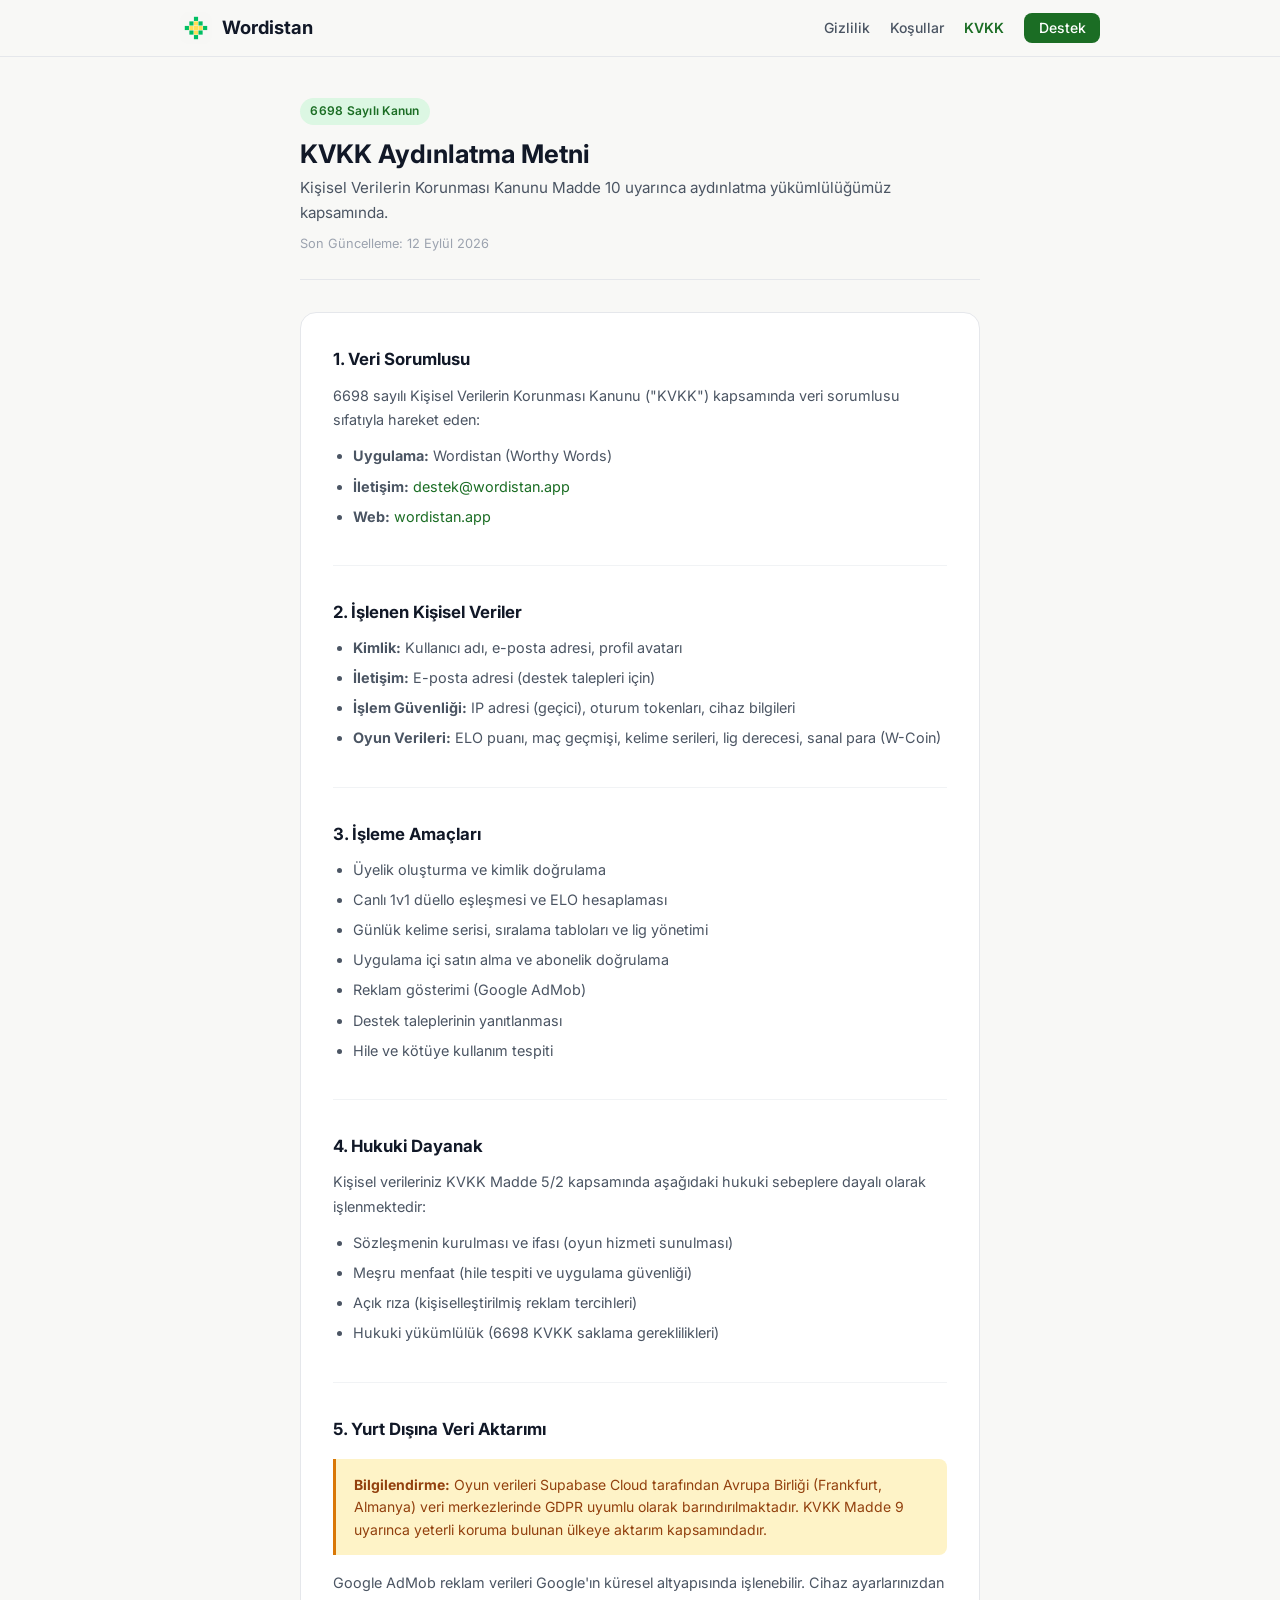
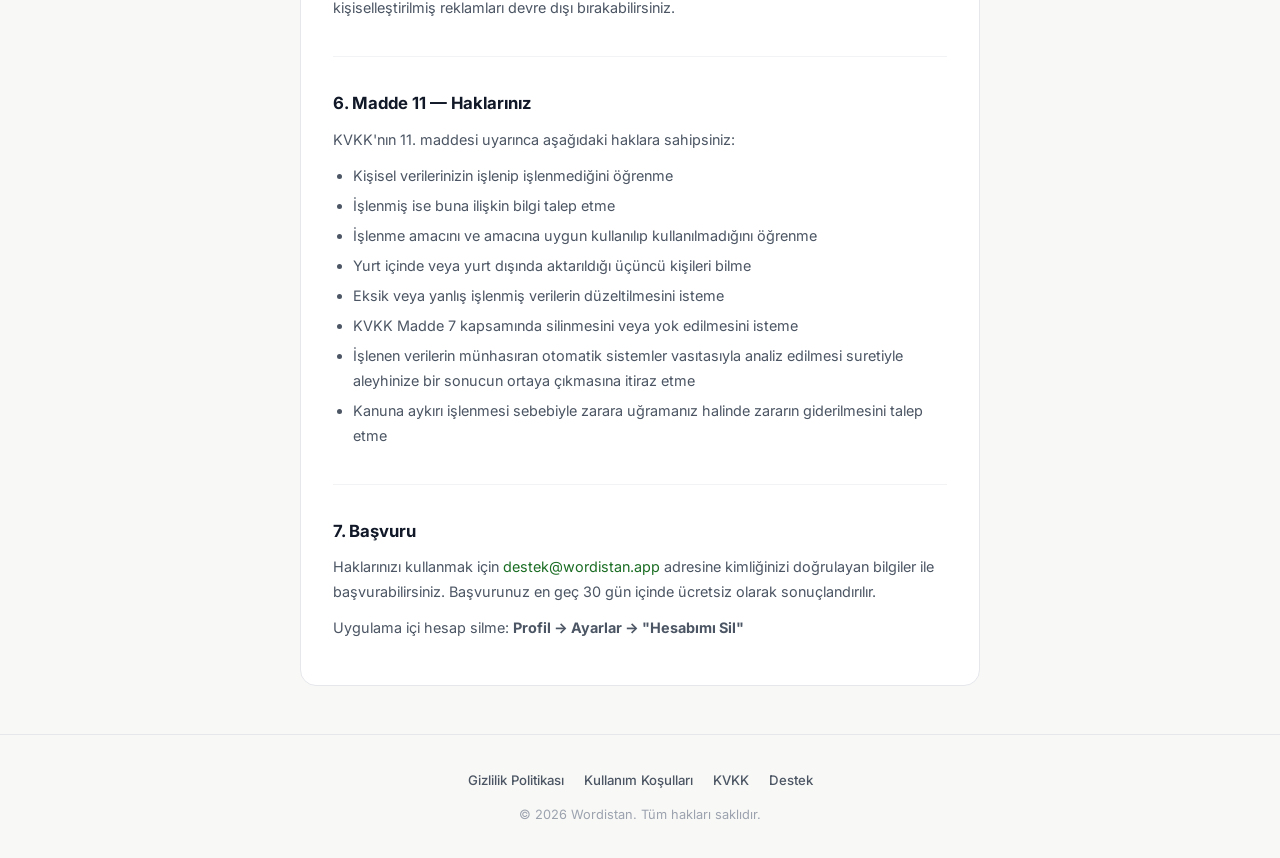
==== commit 1b17e628: "chore: update support email to destek@wordistan.app" ====
--- a/kvkk.html
+++ b/kvkk.html
@@ -42,7 +42,7 @@
         <p>6698 sayılı Kişisel Verilerin Korunması Kanunu ("KVKK") kapsamında veri sorumlusu sıfatıyla hareket eden:</p>
         <ul>
           <li><strong>Uygulama:</strong> Wordistan (Worthy Words)</li>
-          <li><strong>İletişim:</strong> <a href="mailto:destek@kelimeduellosu.app">destek@kelimeduellosu.app</a></li>
+          <li><strong>İletişim:</strong> <a href="mailto:destek@wordistan.app">destek@wordistan.app</a></li>
           <li><strong>Web:</strong> <a href="https://wordistan.app">wordistan.app</a></li>
         </ul>
       </section>
@@ -106,7 +106,7 @@
 
       <section class="legal-section">
         <h2>7. Başvuru</h2>
-        <p>Haklarınızı kullanmak için <a href="mailto:destek@kelimeduellosu.app">destek@kelimeduellosu.app</a> adresine kimliğinizi doğrulayan bilgiler ile başvurabilirsiniz. Başvurunuz en geç 30 gün içinde ücretsiz olarak sonuçlandırılır.</p>
+        <p>Haklarınızı kullanmak için <a href="mailto:destek@wordistan.app">destek@wordistan.app</a> adresine kimliğinizi doğrulayan bilgiler ile başvurabilirsiniz. Başvurunuz en geç 30 gün içinde ücretsiz olarak sonuçlandırılır.</p>
         <p>Uygulama içi hesap silme: <strong>Profil → Ayarlar → "Hesabımı Sil"</strong></p>
       </section>
     </div>
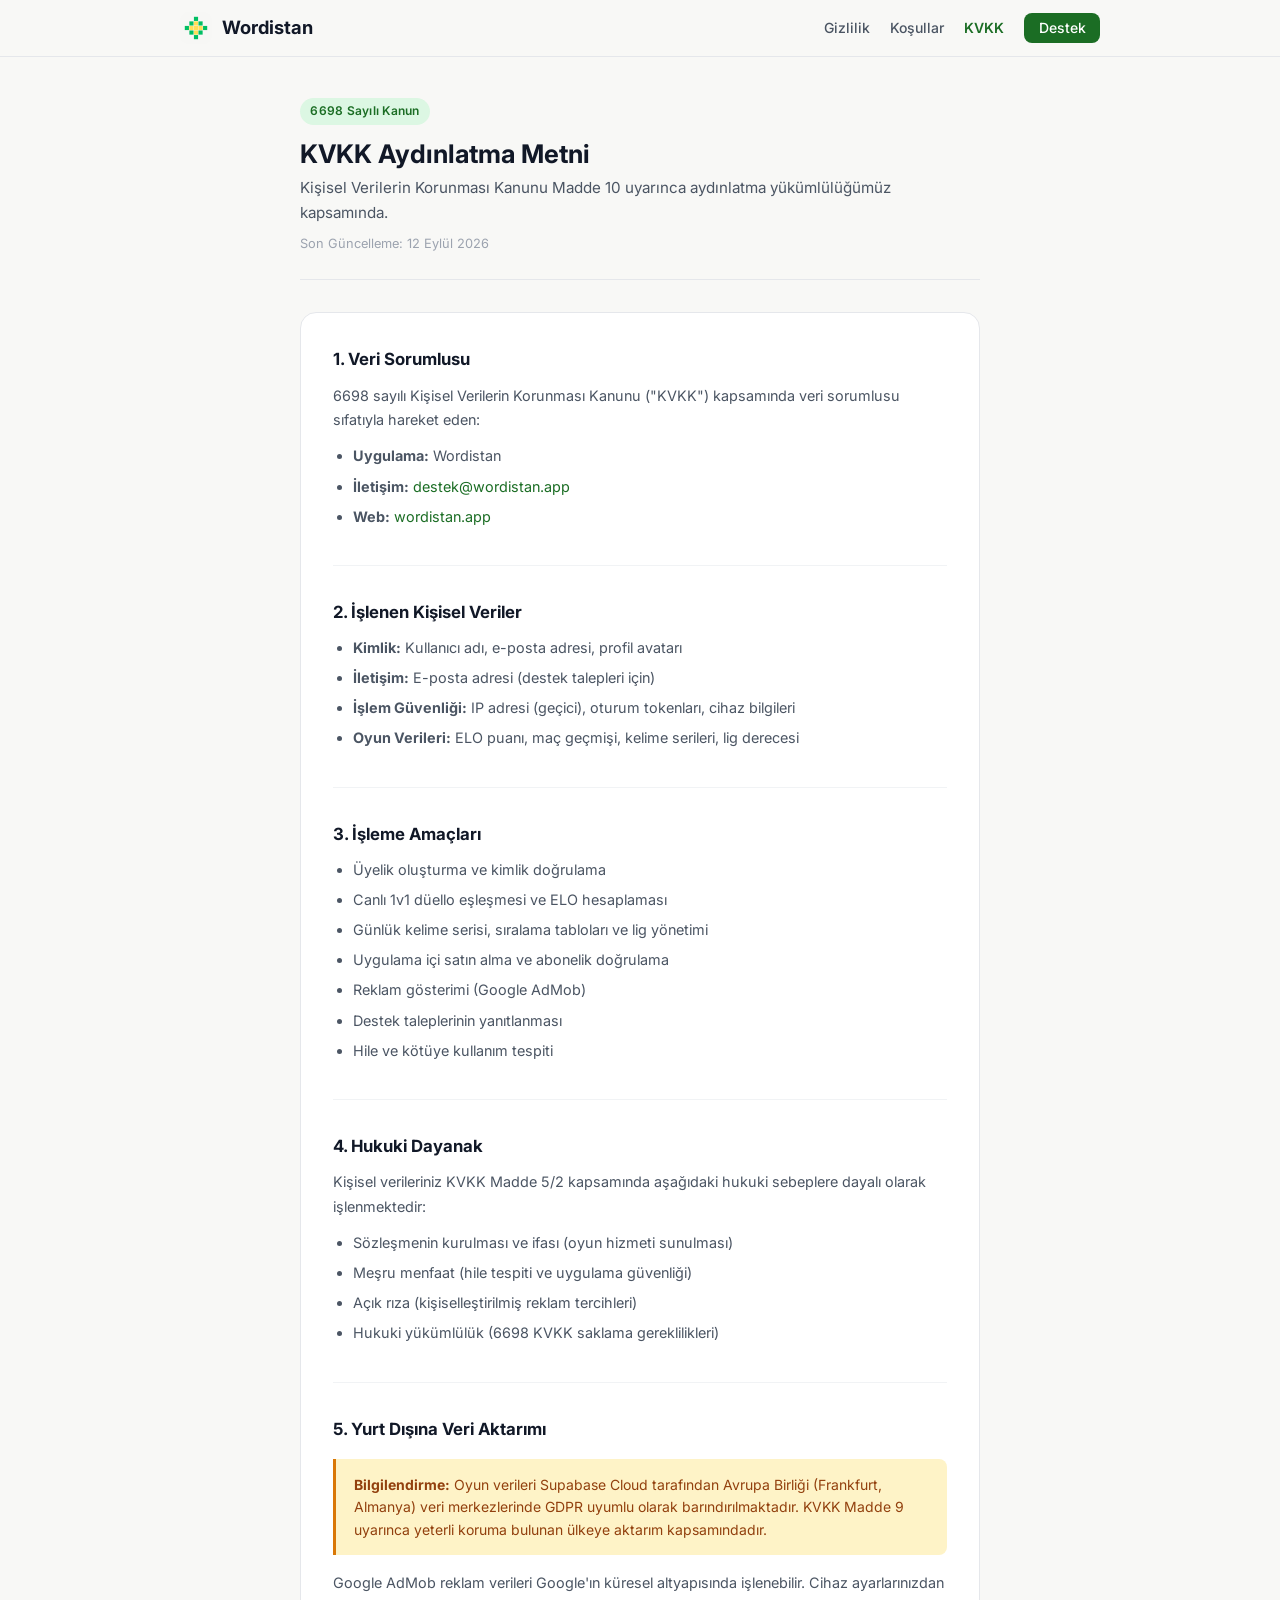
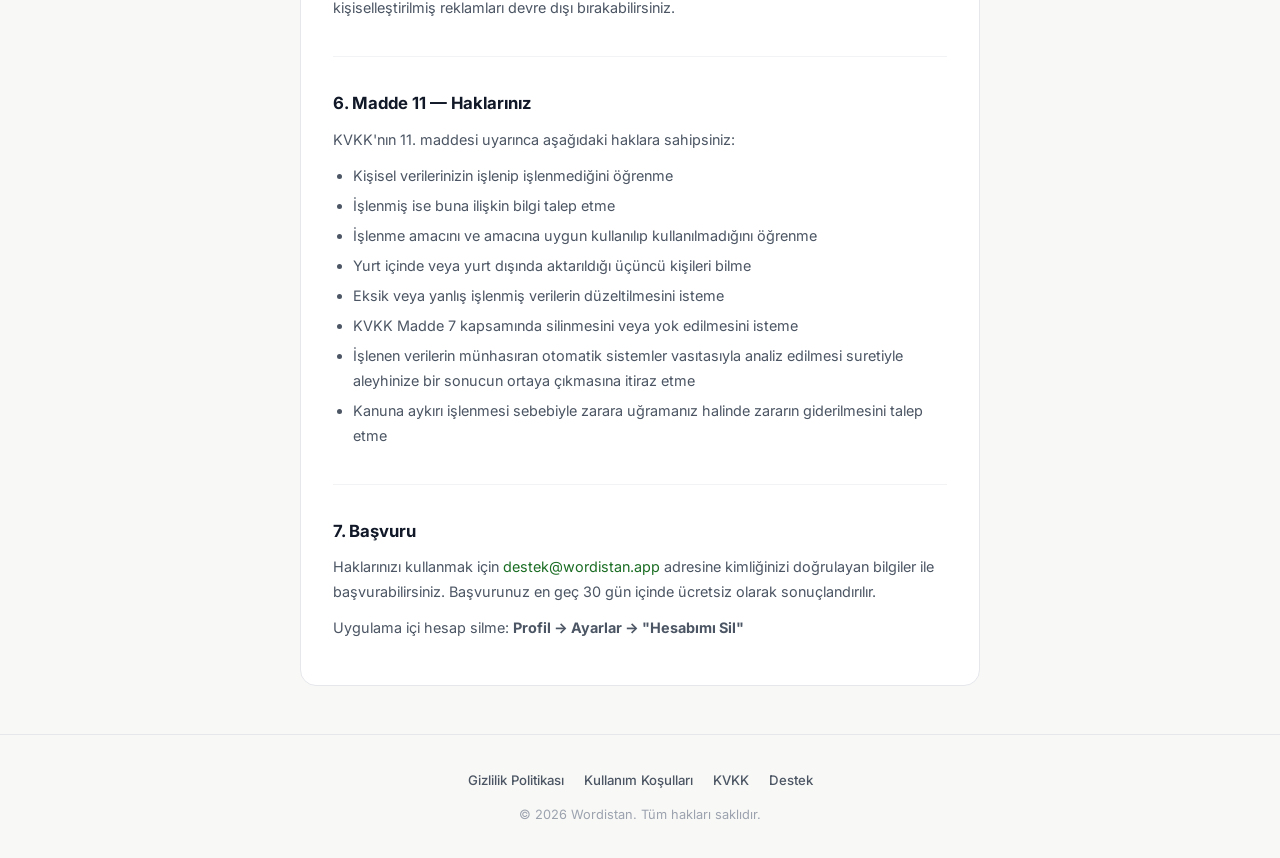
==== commit e2b8dce9: "chore: remove all remaining references to Worthy Words" ====
--- a/kvkk.html
+++ b/kvkk.html
@@ -1,5 +1,6 @@
 <!DOCTYPE html>
 <html lang="tr">
+
 <head>
   <meta charset="UTF-8">
   <meta name="viewport" content="width=device-width, initial-scale=1.0">
@@ -8,6 +9,7 @@
   <link rel="icon" type="image/png" href="assets/app-icon.png">
   <link rel="stylesheet" href="style.css">
 </head>
+
 <body>
 
   <nav class="navbar">
@@ -16,8 +18,11 @@
         <img src="assets/app-icon.png" alt="Wordistan" class="brand-icon">
         <span>Wordistan</span>
       </a>
-      <button class="nav-toggle" onclick="document.querySelector('.nav-links').classList.toggle('open')" aria-label="Menü">
-        <svg width="22" height="22" viewBox="0 0 24 24" fill="none" stroke="#111827" stroke-width="2"><path d="M3 12h18M3 6h18M3 18h18"/></svg>
+      <button class="nav-toggle" onclick="document.querySelector('.nav-links').classList.toggle('open')"
+        aria-label="Menü">
+        <svg width="22" height="22" viewBox="0 0 24 24" fill="none" stroke="#111827" stroke-width="2">
+          <path d="M3 12h18M3 6h18M3 18h18" />
+        </svg>
       </button>
       <ul class="nav-links">
         <li><a href="privacy.html">Gizlilik</a></li>
@@ -32,7 +37,8 @@
     <header class="doc-header">
       <span class="badge">6698 Sayılı Kanun</span>
       <h1 class="doc-title">KVKK Aydınlatma Metni</h1>
-      <p class="doc-subtitle">Kişisel Verilerin Korunması Kanunu Madde 10 uyarınca aydınlatma yükümlülüğümüz kapsamında.</p>
+      <p class="doc-subtitle">Kişisel Verilerin Korunması Kanunu Madde 10 uyarınca aydınlatma yükümlülüğümüz kapsamında.
+      </p>
       <span class="last-updated">Son Güncelleme: 12 Eylül 2026</span>
     </header>
 
@@ -41,7 +47,7 @@
         <h2>1. Veri Sorumlusu</h2>
         <p>6698 sayılı Kişisel Verilerin Korunması Kanunu ("KVKK") kapsamında veri sorumlusu sıfatıyla hareket eden:</p>
         <ul>
-          <li><strong>Uygulama:</strong> Wordistan (Worthy Words)</li>
+          <li><strong>Uygulama:</strong> Wordistan</li>
           <li><strong>İletişim:</strong> <a href="mailto:destek@wordistan.app">destek@wordistan.app</a></li>
           <li><strong>Web:</strong> <a href="https://wordistan.app">wordistan.app</a></li>
         </ul>
@@ -53,7 +59,7 @@
           <li><strong>Kimlik:</strong> Kullanıcı adı, e-posta adresi, profil avatarı</li>
           <li><strong>İletişim:</strong> E-posta adresi (destek talepleri için)</li>
           <li><strong>İşlem Güvenliği:</strong> IP adresi (geçici), oturum tokenları, cihaz bilgileri</li>
-          <li><strong>Oyun Verileri:</strong> ELO puanı, maç geçmişi, kelime serileri, lig derecesi, sanal para (W-Coin)</li>
+          <li><strong>Oyun Verileri:</strong> ELO puanı, maç geçmişi, kelime serileri, lig derecesi</li>
         </ul>
       </section>
 
@@ -84,9 +90,12 @@
       <section class="legal-section">
         <h2>5. Yurt Dışına Veri Aktarımı</h2>
         <div class="callout callout-warning">
-          <strong>Bilgilendirme:</strong> Oyun verileri Supabase Cloud tarafından Avrupa Birliği (Frankfurt, Almanya) veri merkezlerinde GDPR uyumlu olarak barındırılmaktadır. KVKK Madde 9 uyarınca yeterli koruma bulunan ülkeye aktarım kapsamındadır.
+          <strong>Bilgilendirme:</strong> Oyun verileri Supabase Cloud tarafından Avrupa Birliği (Frankfurt, Almanya)
+          veri merkezlerinde GDPR uyumlu olarak barındırılmaktadır. KVKK Madde 9 uyarınca yeterli koruma bulunan ülkeye
+          aktarım kapsamındadır.
         </div>
-        <p>Google AdMob reklam verileri Google'ın küresel altyapısında işlenebilir. Cihaz ayarlarınızdan kişiselleştirilmiş reklamları devre dışı bırakabilirsiniz.</p>
+        <p>Google AdMob reklam verileri Google'ın küresel altyapısında işlenebilir. Cihaz ayarlarınızdan
+          kişiselleştirilmiş reklamları devre dışı bırakabilirsiniz.</p>
       </section>
 
       <section class="legal-section">
@@ -99,14 +108,17 @@
           <li>Yurt içinde veya yurt dışında aktarıldığı üçüncü kişileri bilme</li>
           <li>Eksik veya yanlış işlenmiş verilerin düzeltilmesini isteme</li>
           <li>KVKK Madde 7 kapsamında silinmesini veya yok edilmesini isteme</li>
-          <li>İşlenen verilerin münhasıran otomatik sistemler vasıtasıyla analiz edilmesi suretiyle aleyhinize bir sonucun ortaya çıkmasına itiraz etme</li>
+          <li>İşlenen verilerin münhasıran otomatik sistemler vasıtasıyla analiz edilmesi suretiyle aleyhinize bir
+            sonucun ortaya çıkmasına itiraz etme</li>
           <li>Kanuna aykırı işlenmesi sebebiyle zarara uğramanız halinde zararın giderilmesini talep etme</li>
         </ul>
       </section>
 
       <section class="legal-section">
         <h2>7. Başvuru</h2>
-        <p>Haklarınızı kullanmak için <a href="mailto:destek@wordistan.app">destek@wordistan.app</a> adresine kimliğinizi doğrulayan bilgiler ile başvurabilirsiniz. Başvurunuz en geç 30 gün içinde ücretsiz olarak sonuçlandırılır.</p>
+        <p>Haklarınızı kullanmak için <a href="mailto:destek@wordistan.app">destek@wordistan.app</a> adresine
+          kimliğinizi doğrulayan bilgiler ile başvurabilirsiniz. Başvurunuz en geç 30 gün içinde ücretsiz olarak
+          sonuçlandırılır.</p>
         <p>Uygulama içi hesap silme: <strong>Profil → Ayarlar → "Hesabımı Sil"</strong></p>
       </section>
     </div>
@@ -125,4 +137,5 @@
   </footer>
 
 </body>
-</html>
+
+</html>
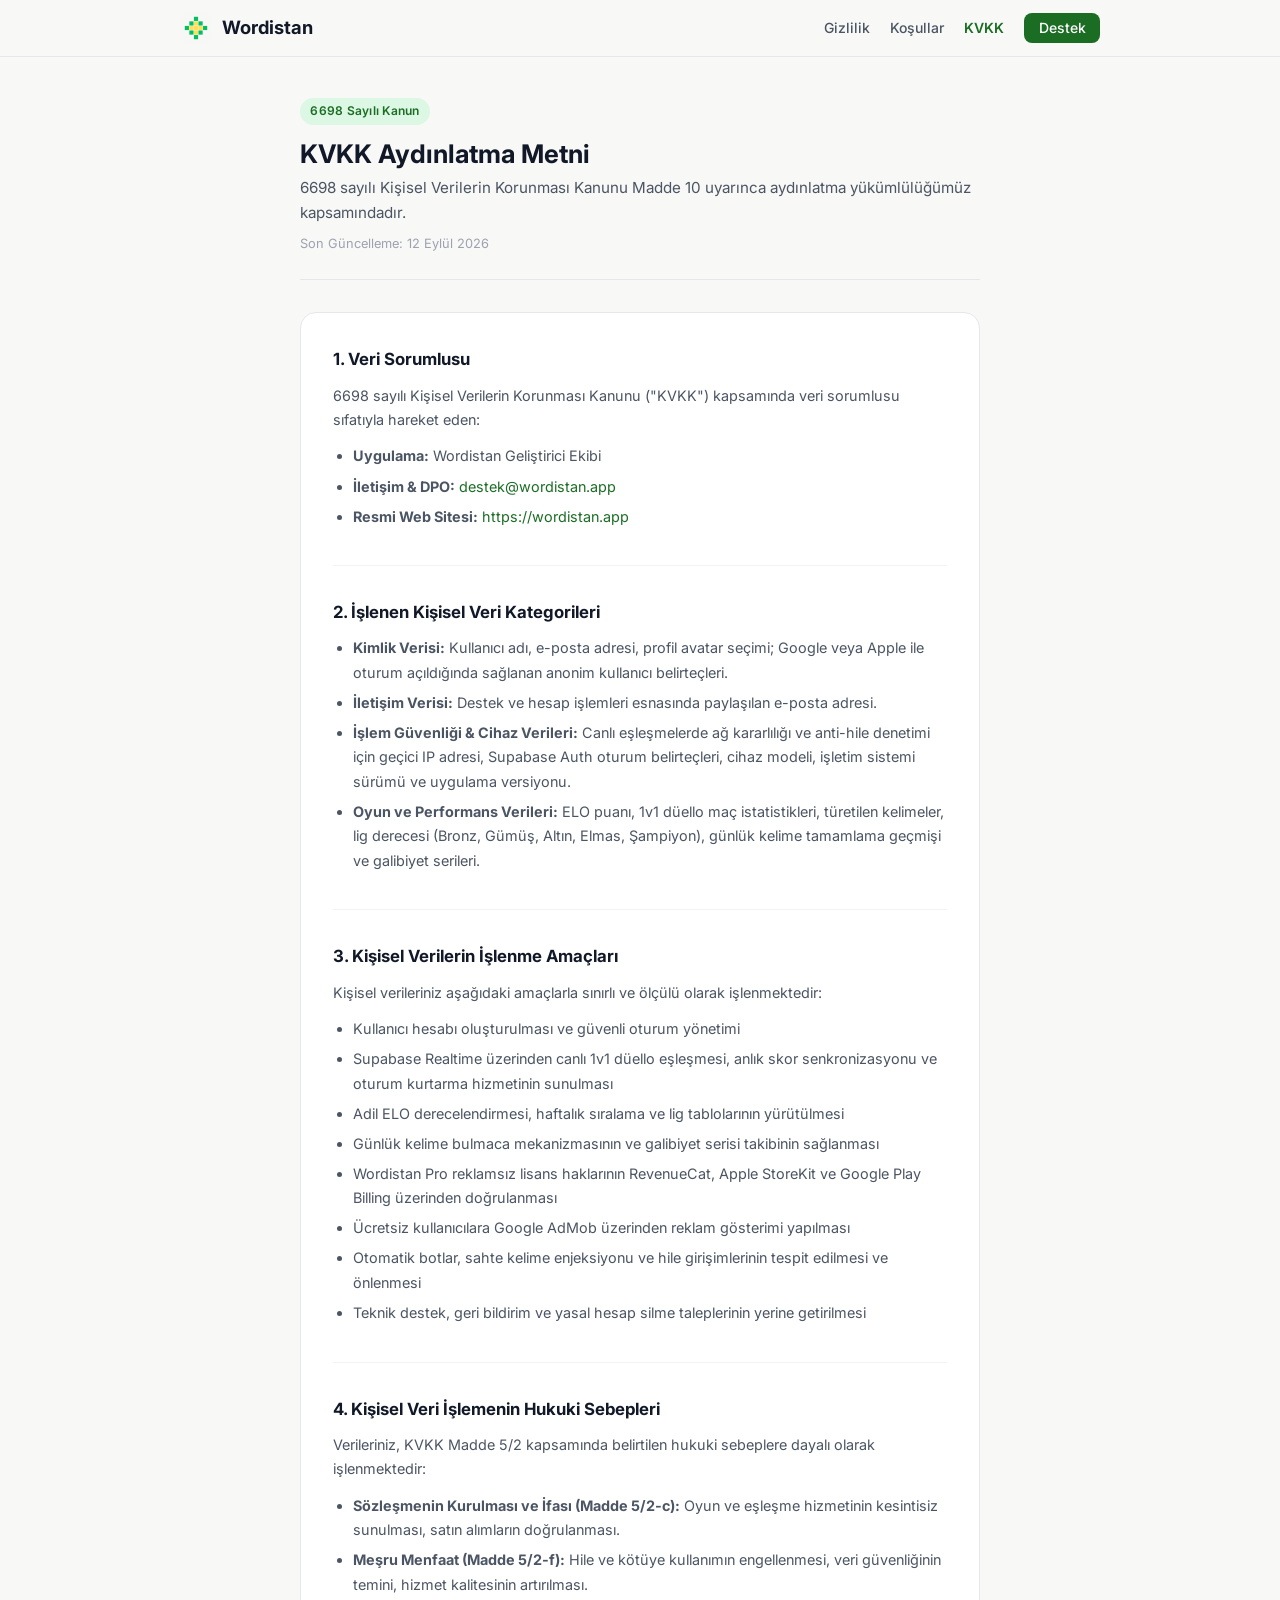
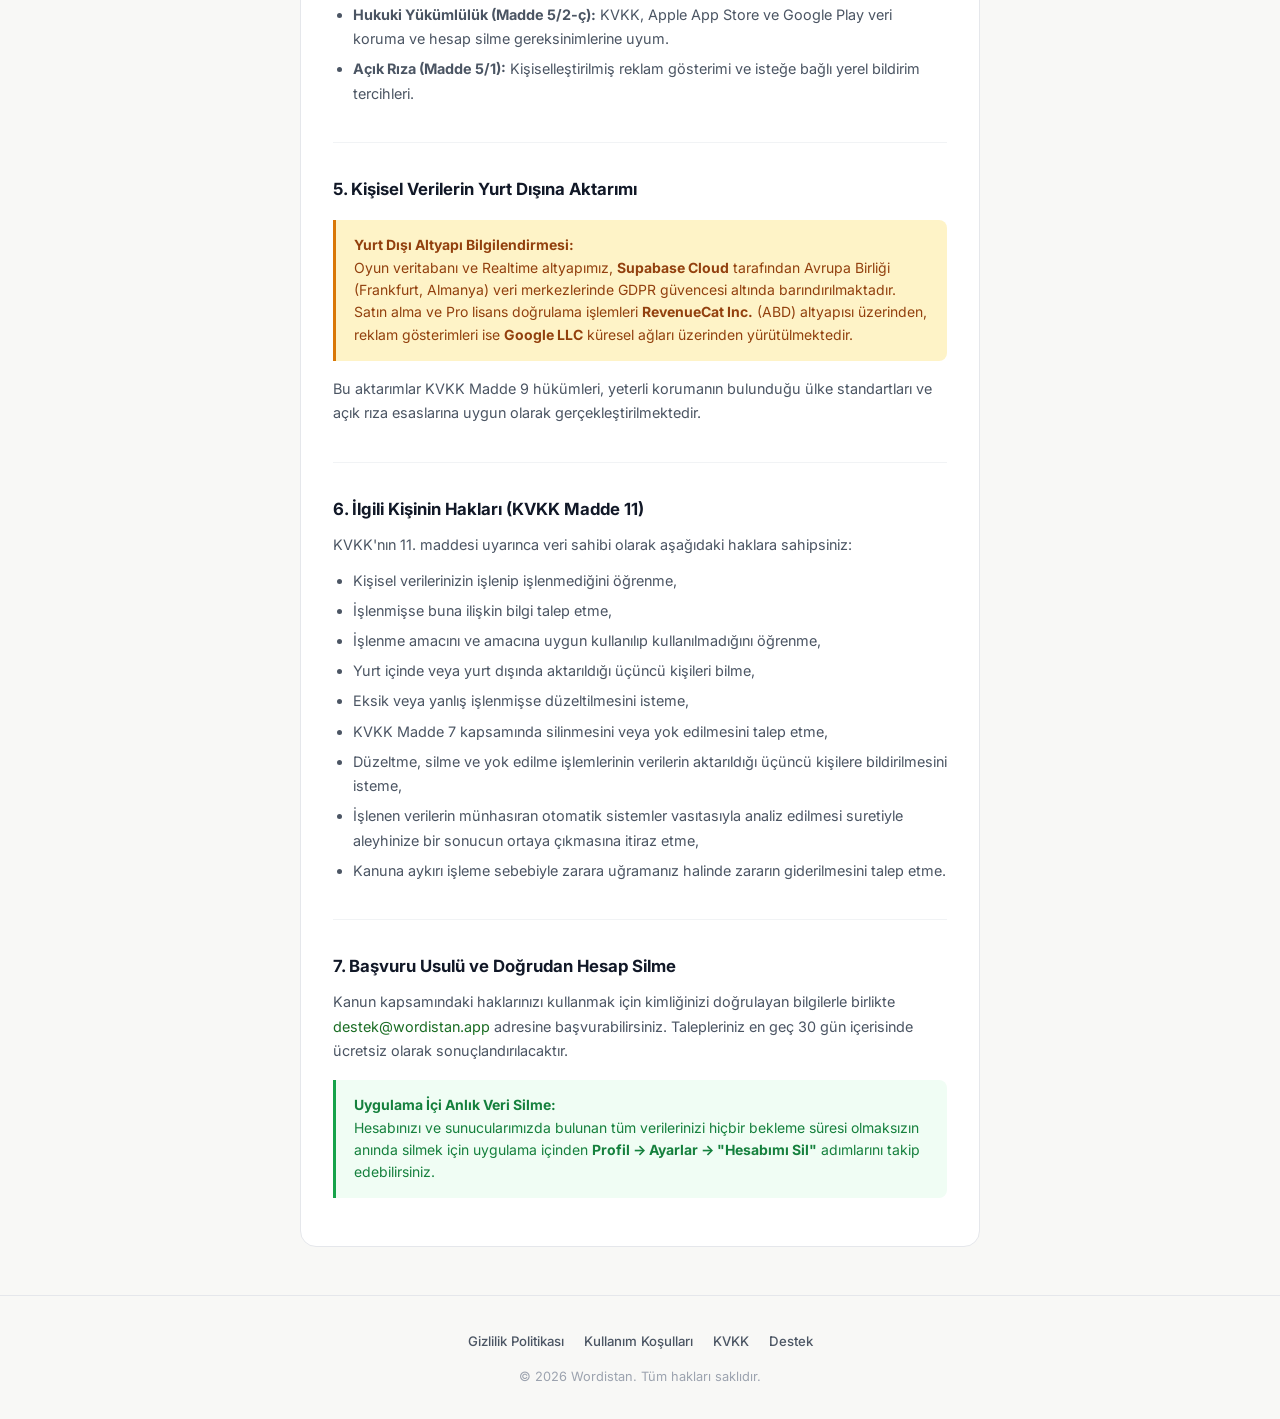
==== commit a9fbe59c: "docs: update legal and support contents to precisely reflect current app architecture" ====
--- a/kvkk.html
+++ b/kvkk.html
@@ -5,7 +5,7 @@
   <meta charset="UTF-8">
   <meta name="viewport" content="width=device-width, initial-scale=1.0">
   <title>KVKK Aydınlatma Metni — Wordistan</title>
-  <meta name="description" content="Wordistan 6698 Sayılı KVKK Aydınlatma Metni.">
+  <meta name="description" content="Wordistan 6698 Sayılı Kişisel Verilerin Korunması Kanunu (KVKK) Madde 10 Uyarınca Aydınlatma Metni.">
   <link rel="icon" type="image/png" href="assets/app-icon.png">
   <link rel="stylesheet" href="style.css">
 </head>
@@ -37,8 +37,7 @@
     <header class="doc-header">
       <span class="badge">6698 Sayılı Kanun</span>
       <h1 class="doc-title">KVKK Aydınlatma Metni</h1>
-      <p class="doc-subtitle">Kişisel Verilerin Korunması Kanunu Madde 10 uyarınca aydınlatma yükümlülüğümüz kapsamında.
-      </p>
+      <p class="doc-subtitle">6698 sayılı Kişisel Verilerin Korunması Kanunu Madde 10 uyarınca aydınlatma yükümlülüğümüz kapsamındadır.</p>
       <span class="last-updated">Son Güncelleme: 12 Eylül 2026</span>
     </header>
 
@@ -47,79 +46,80 @@
         <h2>1. Veri Sorumlusu</h2>
         <p>6698 sayılı Kişisel Verilerin Korunması Kanunu ("KVKK") kapsamında veri sorumlusu sıfatıyla hareket eden:</p>
         <ul>
-          <li><strong>Uygulama:</strong> Wordistan</li>
-          <li><strong>İletişim:</strong> <a href="mailto:destek@wordistan.app">destek@wordistan.app</a></li>
-          <li><strong>Web:</strong> <a href="https://wordistan.app">wordistan.app</a></li>
+          <li><strong>Uygulama:</strong> Wordistan Geliştirici Ekibi</li>
+          <li><strong>İletişim & DPO:</strong> <a href="mailto:destek@wordistan.app">destek@wordistan.app</a></li>
+          <li><strong>Resmi Web Sitesi:</strong> <a href="https://wordistan.app">https://wordistan.app</a></li>
         </ul>
       </section>
 
       <section class="legal-section">
-        <h2>2. İşlenen Kişisel Veriler</h2>
+        <h2>2. İşlenen Kişisel Veri Kategorileri</h2>
         <ul>
-          <li><strong>Kimlik:</strong> Kullanıcı adı, e-posta adresi, profil avatarı</li>
-          <li><strong>İletişim:</strong> E-posta adresi (destek talepleri için)</li>
-          <li><strong>İşlem Güvenliği:</strong> IP adresi (geçici), oturum tokenları, cihaz bilgileri</li>
-          <li><strong>Oyun Verileri:</strong> ELO puanı, maç geçmişi, kelime serileri, lig derecesi</li>
+          <li><strong>Kimlik Verisi:</strong> Kullanıcı adı, e-posta adresi, profil avatar seçimi; Google veya Apple ile oturum açıldığında sağlanan anonim kullanıcı belirteçleri.</li>
+          <li><strong>İletişim Verisi:</strong> Destek ve hesap işlemleri esnasında paylaşılan e-posta adresi.</li>
+          <li><strong>İşlem Güvenliği & Cihaz Verileri:</strong> Canlı eşleşmelerde ağ kararlılığı ve anti-hile denetimi için geçici IP adresi, Supabase Auth oturum belirteçleri, cihaz modeli, işletim sistemi sürümü ve uygulama versiyonu.</li>
+          <li><strong>Oyun ve Performans Verileri:</strong> ELO puanı, 1v1 düello maç istatistikleri, türetilen kelimeler, lig derecesi (Bronz, Gümüş, Altın, Elmas, Şampiyon), günlük kelime tamamlama geçmişi ve galibiyet serileri.</li>
         </ul>
       </section>
 
       <section class="legal-section">
-        <h2>3. İşleme Amaçları</h2>
+        <h2>3. Kişisel Verilerin İşlenme Amaçları</h2>
+        <p>Kişisel verileriniz aşağıdaki amaçlarla sınırlı ve ölçülü olarak işlenmektedir:</p>
         <ul>
-          <li>Üyelik oluşturma ve kimlik doğrulama</li>
-          <li>Canlı 1v1 düello eşleşmesi ve ELO hesaplaması</li>
-          <li>Günlük kelime serisi, sıralama tabloları ve lig yönetimi</li>
-          <li>Uygulama içi satın alma ve abonelik doğrulama</li>
-          <li>Reklam gösterimi (Google AdMob)</li>
-          <li>Destek taleplerinin yanıtlanması</li>
-          <li>Hile ve kötüye kullanım tespiti</li>
+          <li>Kullanıcı hesabı oluşturulması ve güvenli oturum yönetimi</li>
+          <li>Supabase Realtime üzerinden canlı 1v1 düello eşleşmesi, anlık skor senkronizasyonu ve oturum kurtarma hizmetinin sunulması</li>
+          <li>Adil ELO derecelendirmesi, haftalık sıralama ve lig tablolarının yürütülmesi</li>
+          <li>Günlük kelime bulmaca mekanizmasının ve galibiyet serisi takibinin sağlanması</li>
+          <li>Wordistan Pro reklamsız lisans haklarının RevenueCat, Apple StoreKit ve Google Play Billing üzerinden doğrulanması</li>
+          <li>Ücretsiz kullanıcılara Google AdMob üzerinden reklam gösterimi yapılması</li>
+          <li>Otomatik botlar, sahte kelime enjeksiyonu ve hile girişimlerinin tespit edilmesi ve önlenmesi</li>
+          <li>Teknik destek, geri bildirim ve yasal hesap silme taleplerinin yerine getirilmesi</li>
         </ul>
       </section>
 
       <section class="legal-section">
-        <h2>4. Hukuki Dayanak</h2>
-        <p>Kişisel verileriniz KVKK Madde 5/2 kapsamında aşağıdaki hukuki sebeplere dayalı olarak işlenmektedir:</p>
+        <h2>4. Kişisel Veri İşlemenin Hukuki Sebepleri</h2>
+        <p>Verileriniz, KVKK Madde 5/2 kapsamında belirtilen hukuki sebeplere dayalı olarak işlenmektedir:</p>
         <ul>
-          <li>Sözleşmenin kurulması ve ifası (oyun hizmeti sunulması)</li>
-          <li>Meşru menfaat (hile tespiti ve uygulama güvenliği)</li>
-          <li>Açık rıza (kişiselleştirilmiş reklam tercihleri)</li>
-          <li>Hukuki yükümlülük (6698 KVKK saklama gereklilikleri)</li>
+          <li><strong>Sözleşmenin Kurulması ve İfası (Madde 5/2-c):</strong> Oyun ve eşleşme hizmetinin kesintisiz sunulması, satın alımların doğrulanması.</li>
+          <li><strong>Meşru Menfaat (Madde 5/2-f):</strong> Hile ve kötüye kullanımın engellenmesi, veri güvenliğinin temini, hizmet kalitesinin artırılması.</li>
+          <li><strong>Hukuki Yükümlülük (Madde 5/2-ç):</strong> KVKK, Apple App Store ve Google Play veri koruma ve hesap silme gereksinimlerine uyum.</li>
+          <li><strong>Açık Rıza (Madde 5/1):</strong> Kişiselleştirilmiş reklam gösterimi ve isteğe bağlı yerel bildirim tercihleri.</li>
         </ul>
       </section>
 
       <section class="legal-section">
-        <h2>5. Yurt Dışına Veri Aktarımı</h2>
+        <h2>5. Kişisel Verilerin Yurt Dışına Aktarımı</h2>
         <div class="callout callout-warning">
-          <strong>Bilgilendirme:</strong> Oyun verileri Supabase Cloud tarafından Avrupa Birliği (Frankfurt, Almanya)
-          veri merkezlerinde GDPR uyumlu olarak barındırılmaktadır. KVKK Madde 9 uyarınca yeterli koruma bulunan ülkeye
-          aktarım kapsamındadır.
+          <strong>Yurt Dışı Altyapı Bilgilendirmesi:</strong><br>
+          Oyun veritabanı ve Realtime altyapımız, <strong>Supabase Cloud</strong> tarafından Avrupa Birliği (Frankfurt, Almanya) veri merkezlerinde GDPR güvencesi altında barındırılmaktadır. Satın alma ve Pro lisans doğrulama işlemleri <strong>RevenueCat Inc.</strong> (ABD) altyapısı üzerinden, reklam gösterimleri ise <strong>Google LLC</strong> küresel ağları üzerinden yürütülmektedir.
         </div>
-        <p>Google AdMob reklam verileri Google'ın küresel altyapısında işlenebilir. Cihaz ayarlarınızdan
-          kişiselleştirilmiş reklamları devre dışı bırakabilirsiniz.</p>
+        <p>Bu aktarımlar KVKK Madde 9 hükümleri, yeterli korumanın bulunduğu ülke standartları ve açık rıza esaslarına uygun olarak gerçekleştirilmektedir.</p>
       </section>
 
       <section class="legal-section">
-        <h2>6. Madde 11 — Haklarınız</h2>
-        <p>KVKK'nın 11. maddesi uyarınca aşağıdaki haklara sahipsiniz:</p>
+        <h2>6. İlgili Kişinin Hakları (KVKK Madde 11)</h2>
+        <p>KVKK'nın 11. maddesi uyarınca veri sahibi olarak aşağıdaki haklara sahipsiniz:</p>
         <ul>
-          <li>Kişisel verilerinizin işlenip işlenmediğini öğrenme</li>
-          <li>İşlenmiş ise buna ilişkin bilgi talep etme</li>
-          <li>İşlenme amacını ve amacına uygun kullanılıp kullanılmadığını öğrenme</li>
-          <li>Yurt içinde veya yurt dışında aktarıldığı üçüncü kişileri bilme</li>
-          <li>Eksik veya yanlış işlenmiş verilerin düzeltilmesini isteme</li>
-          <li>KVKK Madde 7 kapsamında silinmesini veya yok edilmesini isteme</li>
-          <li>İşlenen verilerin münhasıran otomatik sistemler vasıtasıyla analiz edilmesi suretiyle aleyhinize bir
-            sonucun ortaya çıkmasına itiraz etme</li>
-          <li>Kanuna aykırı işlenmesi sebebiyle zarara uğramanız halinde zararın giderilmesini talep etme</li>
+          <li>Kişisel verilerinizin işlenip işlenmediğini öğrenme,</li>
+          <li>İşlenmişse buna ilişkin bilgi talep etme,</li>
+          <li>İşlenme amacını ve amacına uygun kullanılıp kullanılmadığını öğrenme,</li>
+          <li>Yurt içinde veya yurt dışında aktarıldığı üçüncü kişileri bilme,</li>
+          <li>Eksik veya yanlış işlenmişse düzeltilmesini isteme,</li>
+          <li>KVKK Madde 7 kapsamında silinmesini veya yok edilmesini talep etme,</li>
+          <li>Düzeltme, silme ve yok edilme işlemlerinin verilerin aktarıldığı üçüncü kişilere bildirilmesini isteme,</li>
+          <li>İşlenen verilerin münhasıran otomatik sistemler vasıtasıyla analiz edilmesi suretiyle aleyhinize bir sonucun ortaya çıkmasına itiraz etme,</li>
+          <li>Kanuna aykırı işleme sebebiyle zarara uğramanız halinde zararın giderilmesini talep etme.</li>
         </ul>
       </section>
 
       <section class="legal-section">
-        <h2>7. Başvuru</h2>
-        <p>Haklarınızı kullanmak için <a href="mailto:destek@wordistan.app">destek@wordistan.app</a> adresine
-          kimliğinizi doğrulayan bilgiler ile başvurabilirsiniz. Başvurunuz en geç 30 gün içinde ücretsiz olarak
-          sonuçlandırılır.</p>
-        <p>Uygulama içi hesap silme: <strong>Profil → Ayarlar → "Hesabımı Sil"</strong></p>
+        <h2>7. Başvuru Usulü ve Doğrudan Hesap Silme</h2>
+        <p>Kanun kapsamındaki haklarınızı kullanmak için kimliğinizi doğrulayan bilgilerle birlikte <a href="mailto:destek@wordistan.app">destek@wordistan.app</a> adresine başvurabilirsiniz. Talepleriniz en geç 30 gün içerisinde ücretsiz olarak sonuçlandırılacaktır.</p>
+        <div class="callout callout-success">
+          <strong>Uygulama İçi Anlık Veri Silme:</strong><br>
+          Hesabınızı ve sunucularımızda bulunan tüm verilerinizi hiçbir bekleme süresi olmaksızın anında silmek için uygulama içinden <strong>Profil → Ayarlar → "Hesabımı Sil"</strong> adımlarını takip edebilirsiniz.
+        </div>
       </section>
     </div>
   </main>
@@ -138,4 +138,4 @@
 
 </body>
 
-</html>+</html>
